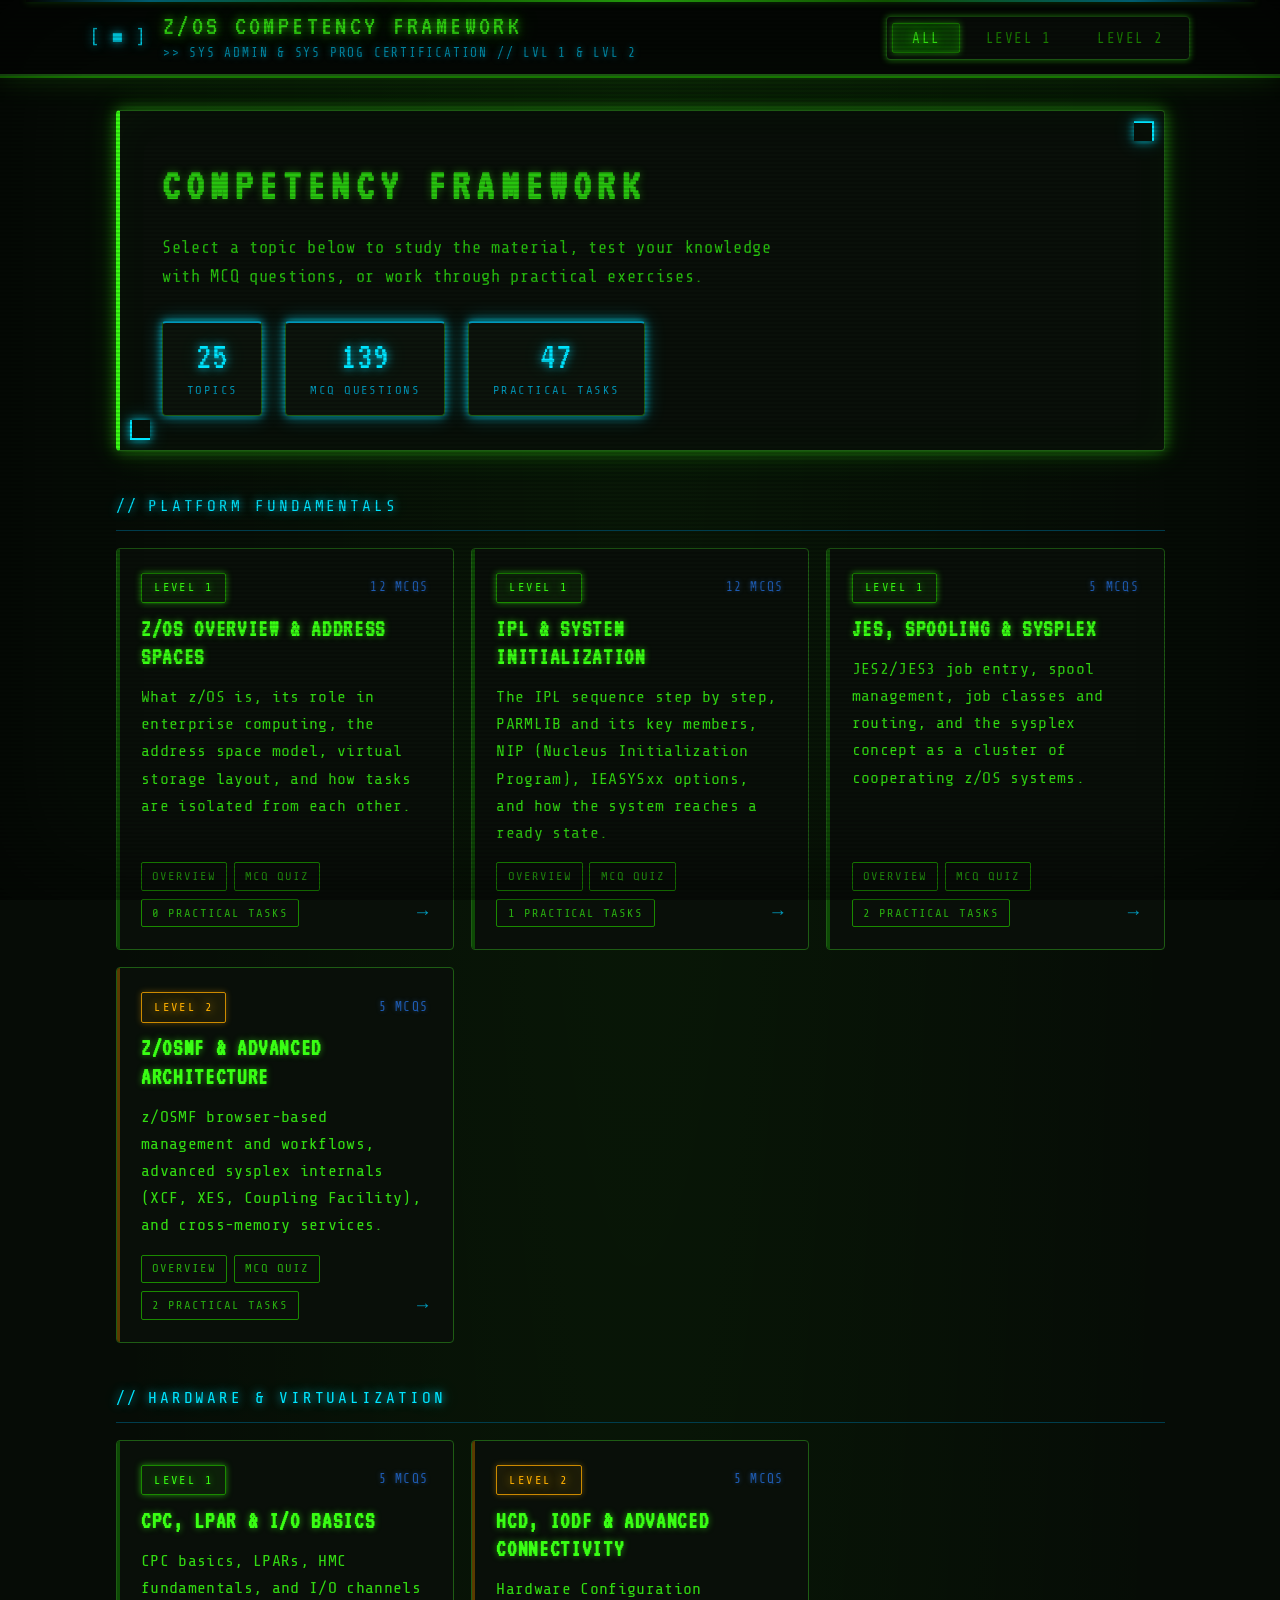
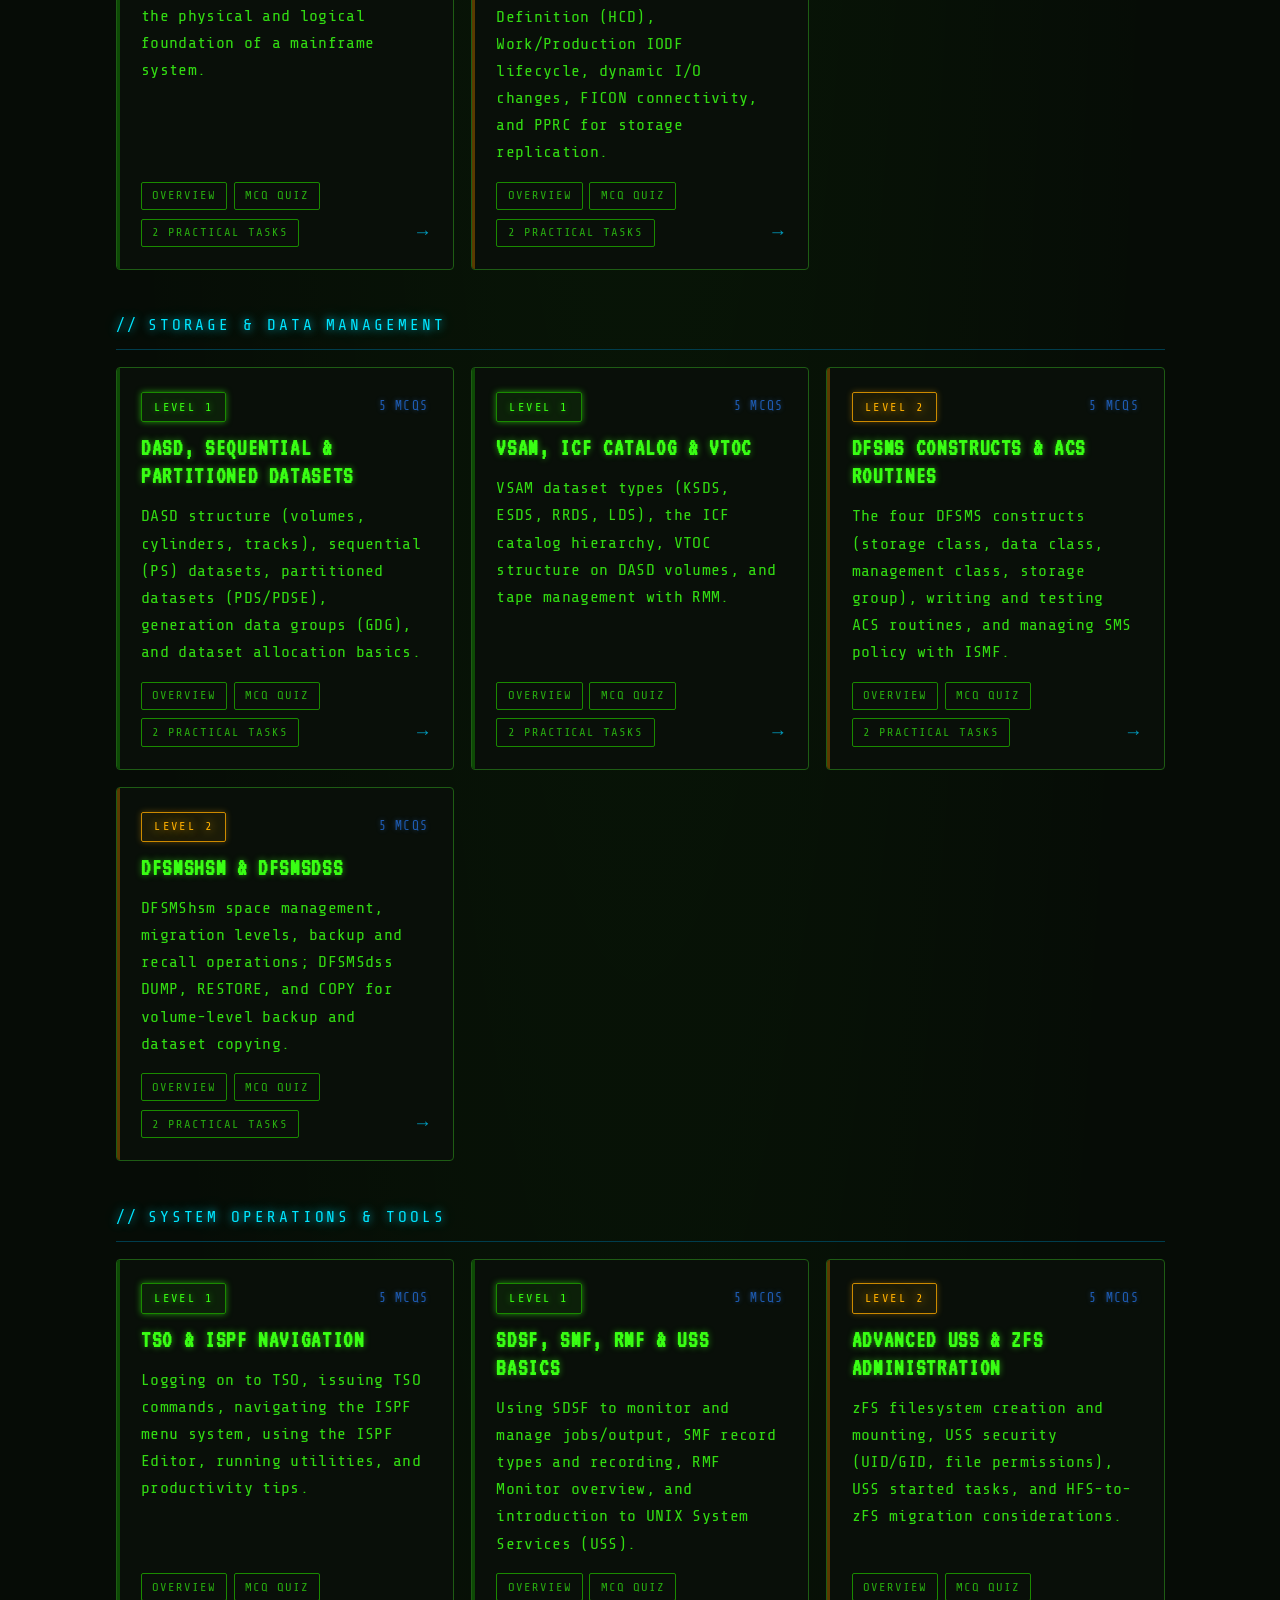
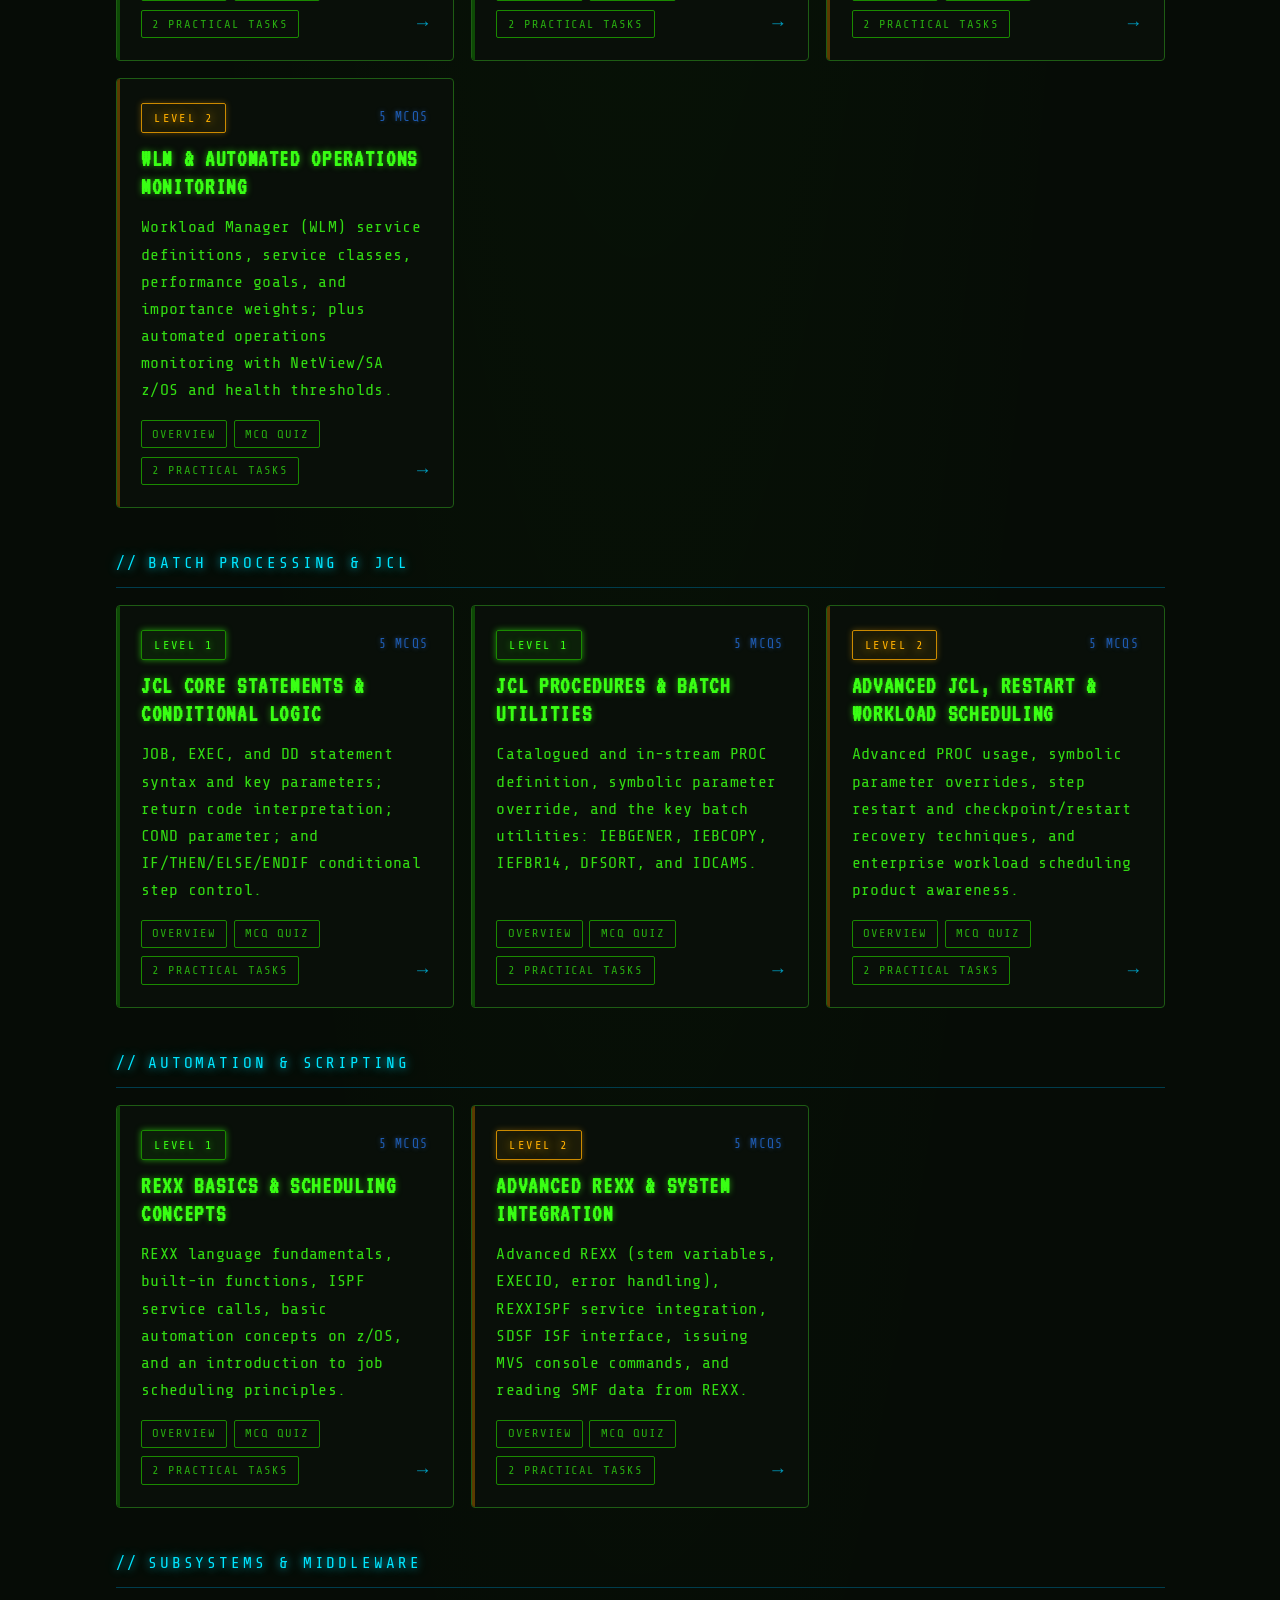
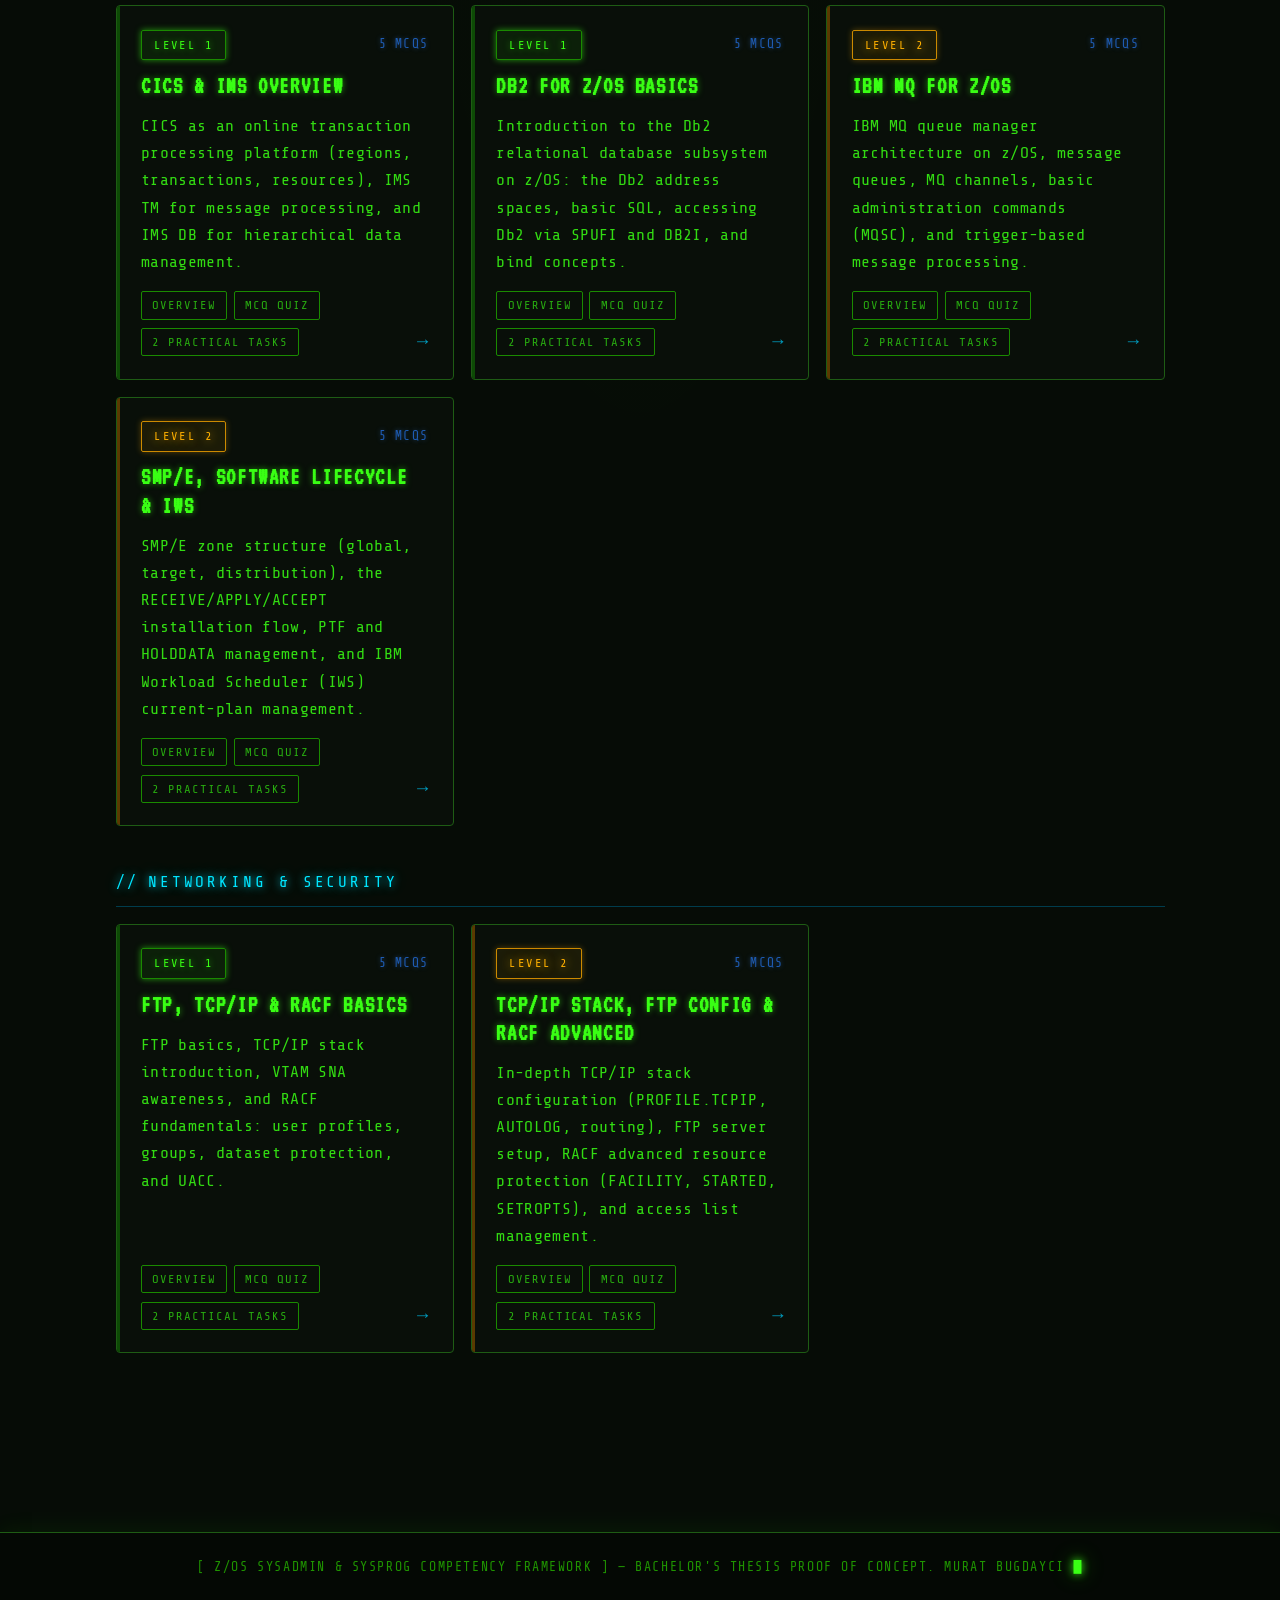
==== index.html @ c835e194 "website updates 2 cards" ====
<!DOCTYPE html>
<html lang="en">
<head>
  <meta charset="UTF-8" />
  <meta name="viewport" content="width=device-width, initial-scale=1.0" />
  <title>z/OS COMPETENCY FRAMEWORK // PIP-BOY 3000</title>
  <meta name="description" content="Competency Framework for z/OS System Administrators and System Programmers — Level 1 and Level 2" />
  <!-- Google Fonts: VT323 for display, Share Tech Mono for body terminal text -->
  <link rel="preconnect" href="https://fonts.googleapis.com" />
  <link rel="preconnect" href="https://fonts.gstatic.com" crossorigin />
  <link href="https://fonts.googleapis.com/css2?family=VT323&family=Share+Tech+Mono&display=swap" rel="stylesheet" />
  <link rel="stylesheet" href="css/style.css" />
  <link rel="icon" href="data:image/svg+xml,<svg xmlns='http://www.w3.org/2000/svg' viewBox='0 0 100 100'><text y='.9em' font-size='90'>💾</text></svg>" />
</head>
<body>
  <!-- CRT scanline + vignette overlay (purely decorative) -->
  <div class="crt-overlay" aria-hidden="true"></div>

  <!-- ══════════════════════════════════════════════════════════
       HEADER — always visible, sticky
  ═══════════════════════════════════════════════════════════ -->
  <header class="site-header">
    <div class="header-inner">

      <!-- Branding -->
      <a href="#" class="header-brand" style="text-decoration:none;color:inherit;">
        <span class="header-icon" aria-hidden="true">[ ■ ]</span>
        <div>
          <p class="header-title">Z/OS COMPETENCY FRAMEWORK</p>
          <p class="header-subtitle">&gt;&gt; SYS ADMIN &amp; SYS PROG CERTIFICATION // LVL 1 &amp; LVL 2</p>
        </div>
      </a>

      <!-- Level filter toggle -->
      <nav class="level-toggle" aria-label="Filter by level">
        <button class="level-btn active" data-level="all"  aria-pressed="true">All</button>
        <button class="level-btn"        data-level="1"    aria-pressed="false">Level 1</button>
        <button class="level-btn"        data-level="2"    aria-pressed="false">Level 2</button>
      </nav>

    </div>
  </header>

  <!-- ══════════════════════════════════════════════════════════
       MAIN — dynamic content injected by app.js
  ═══════════════════════════════════════════════════════════ -->
  <main id="app" role="main" aria-live="polite">
    <!-- Content is rendered by JavaScript -->
    <div class="empty-state">
      <div class="empty-icon">⏳</div>
      <p>Loading…</p>
    </div>
  </main>

  <!-- ══════════════════════════════════════════════════════════
       FOOTER
  ═══════════════════════════════════════════════════════════ -->
  <footer class="site-footer">
    [ Z/OS SYSADMIN &amp; SYSPROG COMPETENCY FRAMEWORK ] &mdash; BACHELOR&apos;S THESIS PROOF OF CONCEPT. Murat Bugdayci
    <span class="footer-blink">█</span>
  </footer>

  <!-- Scripts: data first, then app logic -->
  <script src="js/data.js"></script>
  <script src="js/app.js"></script>

</body>
</html>
---- css/style.css ----
﻿/* ============================================================
   Z/OS COMPETENCY FRAMEWORK  PIP-BOY 3000 THEME  v2
   ============================================================ */

/*  FONTS & RESET  */
*, *::before, *::after { box-sizing: border-box; margin: 0; padding: 0; }

:root {
  /* =====================================================
     COLOUR SYSTEM
     Core: phosphor green  |  Level2: amber
     Accent A: cyan        |  Accent B: electric blue
     Danger: red           |  Info: teal
  ===================================================== */

  /* --- Phosphor green (main) --- */
  --green:          #39ff14;
  --green-mid:      #28c40f;
  --green-dim:      #1a8a00;
  --green-dark:     #0d4a05;
  --green-faint:    rgba(57,255,20,.07);
  --glow-sm:        0 0 6px  rgba(57,255,20,.55);
  --glow-md:        0 0 14px rgba(57,255,20,.45), 0 0 32px rgba(57,255,20,.18);
  --glow-text:      0 0 9px  rgba(57,255,20,.95), 0 0 22px rgba(57,255,20,.45);

  /* --- Amber / yellow (Level 2, solutions, warnings) --- */
  --amber:          #ffb000;
  --amber-dim:      #cc8a00;
  --amber-dark:     #5a3a00;
  --amber-bg:       rgba(255,176,0,.08);
  --glow-amber:     0 0 8px rgba(255,176,0,.85), 0 0 22px rgba(255,176,0,.38);

  /* --- Cyan (navigation, category, breadcrumb) --- */
  --cyan:           #00e5ff;
  --cyan-dim:       #0099bb;
  --cyan-dark:      #003d4d;
  --cyan-bg:        rgba(0,229,255,.06);
  --glow-cyan:      0 0 8px rgba(0,229,255,.8), 0 0 20px rgba(0,229,255,.32);

  /* --- Electric blue (MCQ elements, quiz) --- */
  --blue:           #448aff;
  --blue-dim:       #1e5cb3;
  --blue-dark:      #0d2a60;
  --blue-bg:        rgba(68,138,255,.07);
  --glow-blue:      0 0 8px rgba(68,138,255,.75), 0 0 20px rgba(68,138,255,.3);

  /* --- Teal (practical tasks, hints) --- */
  --teal:           #1de9b6;
  --teal-dim:       #00897b;
  --teal-dark:      #003d35;
  --teal-bg:        rgba(29,233,182,.06);
  --glow-teal:      0 0 8px rgba(29,233,182,.75), 0 0 20px rgba(29,233,182,.28);

  /* --- Red (errors, wrong answers) --- */
  --red:            #ff4040;
  --red-dim:        #993030;
  --red-bg:         rgba(255,64,64,.07);
  --glow-red:       0 0 8px rgba(255,64,64,.75);

  /* --- Backgrounds --- */
  --bg:             #060c06;
  --surface:        #090f09;
  --surface-raised: #0c140c;
  --border:         #1e5c14;

  /* --- Text --- */
  --text:           #39ff14;
  --text-dim:       #28c40f;
  --text-muted:     #1f9400;
  --text-faint:     #0f5c05;

  /* --- Aliases for feedback states --- */
  --success:        var(--green);
  --success-bg:     var(--green-faint);
  --error:          var(--red);
  --error-bg:       var(--red-bg);
  --warning:        var(--amber);
  --warning-bg:     var(--amber-bg);

  /* --- Geometry --- */
  --radius:    4px;
  --radius-sm: 2px;
  --max-width: 1100px;

  /* --- Typography --- */
  --font-display: 'VT323', 'Courier New', monospace;
  --font-mono:    'Share Tech Mono', 'Courier New', monospace;
}

html { font-size: 17px; scroll-behavior: smooth; }

body {
  font-family: var(--font-mono);
  background: var(--bg);
  color: var(--text);
  line-height: 1.7;
  min-height: 100vh;
  background-image: radial-gradient(ellipse at 50% 0%, rgba(57,255,20,.05) 0%, transparent 60%);
}

a { color: inherit; text-decoration: none; }
button { cursor: pointer; font-family: var(--font-mono); }
ul { padding-left: 1.5rem; }
li { margin-bottom: .45rem; }

/*  CRT OVERLAY  */
.crt-overlay {
  pointer-events: none;
  position: fixed;
  inset: 0;
  z-index: 9999;
  background: repeating-linear-gradient(
    0deg,
    transparent,
    transparent 2px,
    rgba(0,0,0,.16) 2px,
    rgba(0,0,0,.16) 4px
  );
  box-shadow: inset 0 0 120px rgba(0,0,0,.6);
  animation: flicker 8s infinite;
}

@keyframes flicker {
  0%,100%  { opacity: 1; }
  92%      { opacity: 1; }
  92.5%    { opacity: .94; }
  93%      { opacity: 1; }
  96%      { opacity: 1; }
  96.4%    { opacity: .96; }
  96.8%    { opacity: 1; }
}

/*  BLINKING CURSOR  */
.footer-blink {
  animation: blink 1.1s step-start infinite;
  color: var(--green);
  text-shadow: var(--glow-text);
}
@keyframes blink {
  0%,100% { opacity: 1; }
  50%     { opacity: 0; }
}

/*  HEADER  */
.site-header {
  background: #040804;
  border-bottom: 2px solid var(--border);
  box-shadow: 0 0 30px rgba(57,255,20,.22), 0 2px 0 var(--green-dim);
  padding: 0 1.5rem;
}

body.in-topic .level-toggle {
  display: none;
}

.site-header::before {
  content: '';
  display: block;
  height: 2px;
  background: linear-gradient(90deg,
    transparent 0%,
    var(--cyan-dim) 10%,
    var(--green-dim) 30%,
    var(--green) 50%,
    var(--green-dim) 70%,
    var(--cyan-dim) 90%,
    transparent 100%);
  box-shadow: var(--glow-sm);
}

.header-inner {
  max-width: var(--max-width);
  margin: 0 auto;
  display: flex;
  align-items: center;
  justify-content: space-between;
  gap: 1rem;
  height: 72px;
}

.header-brand {
  display: flex;
  align-items: center;
  gap: 1rem;
}

.header-icon {
  font-family: var(--font-mono);
  font-size: 1.1rem;
  color: var(--cyan);
  text-shadow: var(--glow-cyan);
  letter-spacing: .05em;
  flex-shrink: 0;
}

.header-title {
  font-family: var(--font-display);
  font-size: 1.65rem;
  letter-spacing: .12em;
  color: var(--green);
  text-shadow: var(--glow-text);
  line-height: 1.1;
}

.header-subtitle {
  font-family: var(--font-mono);
  font-size: .75rem;
  color: var(--cyan-dim);
  letter-spacing: .14em;
  text-transform: uppercase;
  margin-top: .1rem;
  text-shadow: 0 0 6px rgba(0,229,255,.5);
}

/*  LEVEL TOGGLE  */
.level-toggle {
  display: flex;
  gap: .35rem;
  border: 1px solid var(--border);
  box-shadow: var(--glow-sm);
  border-radius: var(--radius);
  padding: .3rem .35rem;
  background: var(--surface);
}

.level-btn {
  background: transparent;
  border: 1px solid transparent;
  color: var(--text-muted);
  padding: .38rem 1.1rem;
  border-radius: var(--radius-sm);
  font-size: .85rem;
  font-family: var(--font-mono);
  letter-spacing: .1em;
  text-transform: uppercase;
  transition: all .15s;
}

.level-btn:hover {
  border-color: var(--border);
  color: var(--green);
  text-shadow: var(--glow-sm);
}

.level-btn.active {
  background: var(--green-dark);
  border-color: var(--green-dim);
  color: var(--green);
  text-shadow: var(--glow-text);
  box-shadow: var(--glow-sm), inset 0 0 8px rgba(57,255,20,.15);
}

/* Level 2 toggle button active — amber */
.level-btn[data-level="2"].active {
  background: var(--amber-dark);
  border-color: var(--amber-dim);
  color: var(--amber);
  text-shadow: 0 0 6px rgba(255,176,0,.7);
  box-shadow: 0 0 6px rgba(255,176,0,.4), inset 0 0 8px rgba(255,176,0,.12);
}

/*  APP SHELL  */
#app {
  max-width: var(--max-width);
  margin: 0 auto;
  padding: 2rem 1.5rem 5rem;
}

/*  HOME HERO  */
.home-hero {
  border: 1px solid var(--border);
  border-left: 4px solid var(--green);
  background: var(--surface);
  border-radius: var(--radius);
  padding: 2.25rem 2.5rem 2rem;
  margin-bottom: 2.5rem;
  box-shadow: var(--glow-md), inset 0 0 40px rgba(57,255,20,.03);
  position: relative;
  overflow: hidden;
}

.home-hero::before,
.home-hero::after {
  content: '';
  position: absolute;
  width: 20px;
  height: 20px;
  border-color: var(--cyan);
  border-style: solid;
  box-shadow: var(--glow-cyan);
}
.home-hero::before { top: 10px; right: 10px; border-width: 2px 2px 0 0; }
.home-hero::after  { bottom: 10px; left: 10px; border-width: 0 0 2px 2px; }

.home-hero h2 {
  font-family: var(--font-display);
  font-size: 2.6rem;
  letter-spacing: .14em;
  color: var(--green-mid);
  text-shadow: 0 0 8px rgba(57,255,20,.35);
  text-transform: uppercase;
  margin-bottom: .55rem;
}

.home-hero p {
  color: var(--text-dim);
  font-size: 1rem;
  max-width: 640px;
  margin-bottom: 1.75rem;
  letter-spacing: .04em;
}

.hero-stats { display: flex; gap: 1.35rem; flex-wrap: wrap; }

.stat {
  border: 1px solid var(--border);
  border-top: 2px solid var(--cyan-dim);
  background: var(--surface-raised);
  border-radius: var(--radius);
  padding: .8rem 1.4rem;
  display: flex;
  flex-direction: column;
  align-items: center;
  min-width: 95px;
  box-shadow: var(--glow-cyan);
}

.stat-number {
  font-family: var(--font-display);
  font-size: 2.3rem;
  color: var(--cyan);
  text-shadow: var(--glow-cyan);
  line-height: 1;
}

.stat-label {
  font-size: .72rem;
  color: var(--cyan-dim);
  text-transform: uppercase;
  letter-spacing: .12em;
  margin-top: .25rem;
}

/*  CATEGORY SECTION  */
.category-section { margin-bottom: 2.5rem; }

.category-heading {
  font-family: var(--font-mono);
  font-size: .95rem;
  font-weight: 400;
  letter-spacing: .18em;
  text-transform: uppercase;
  color: var(--cyan);
  text-shadow: var(--glow-cyan);
  margin-bottom: 1rem;
  padding-bottom: .55rem;
  border-bottom: 1px solid var(--cyan-dark);
  display: flex;
  align-items: center;
  gap: .5rem;
}

.category-heading::before {
  content: '//';
  color: var(--cyan);
  text-shadow: var(--glow-cyan);
  font-family: var(--font-mono);
}

/*  TOPIC GRID  */
.topic-grid {
  display: grid;
  grid-template-columns: repeat(auto-fill, minmax(300px, 1fr));
  gap: 1rem;
}

/*  TOPIC CARD  */
.topic-card {
  background: var(--surface);
  border: 1px solid var(--border);
  border-radius: var(--radius);
  padding: 1.4rem 1.45rem 1.2rem;
  display: flex;
  flex-direction: column;
  gap: .7rem;
  transition: border-color .2s, box-shadow .2s, transform .2s;
  position: relative;
  overflow: hidden;
}

.topic-card::before {
  content: '';
  position: absolute;
  top: 0; left: 0; bottom: 0;
  width: 3px;
  background: var(--green-dark);
  transition: background .2s, box-shadow .2s;
}

.topic-card:hover {
  border-color: var(--green-dim);
  box-shadow: var(--glow-md);
  transform: translateX(3px);
}

.topic-card:hover::before {
  background: var(--green);
  box-shadow: var(--glow-sm);
}

.topic-card-header {
  display: flex;
  align-items: center;
  justify-content: space-between;
}

.topic-mcq-count {
  font-size: .75rem;
  color: var(--blue-dim);
  letter-spacing: .1em;
  text-transform: uppercase;
  text-shadow: 0 0 5px rgba(68,138,255,.4);
}

/*  LEVEL BADGES  */
.level-badge {
  display: inline-block;
  font-family: var(--font-mono);
  font-size: .72rem;
  font-weight: 400;
  letter-spacing: .12em;
  text-transform: uppercase;
  padding: .22rem .7rem;
  border-radius: var(--radius-sm);
  border: 1px solid;
}

.level-badge.level-1 {
  border-color: var(--green-dim);
  background: var(--green-faint);
  color: var(--green);
  text-shadow: var(--glow-sm);
  box-shadow: var(--glow-sm);
}

.level-badge.level-2 {
  border-color: var(--amber-dim);
  background: var(--amber-bg);
  color: var(--amber);
  text-shadow: var(--glow-amber);
  box-shadow: 0 0 6px rgba(255,176,0,.32);
}

.level-badge.level-badge-lg { font-size: .82rem; padding: .3rem .9rem; }

.topic-card-title {
  font-family: var(--font-display);
  font-size: 1.38rem;
  letter-spacing: .07em;
  color: var(--green);
  text-shadow: var(--glow-sm);
  text-transform: uppercase;
  line-height: 1.2;
}

.topic-card-summary {
  font-size: .97rem;
  color: rgba(57,255,20,.85);
  line-height: 1.65;
  flex: 1;
  letter-spacing: .02em;
}

.topic-card-footer {
  display: flex;
  align-items: center;
  flex-wrap: wrap;
  gap: .4rem;
  margin-top: .25rem;
}

.topic-pill {
  font-size: .72rem;
  background: transparent;
  border: 1px solid var(--green-dim);
  color: rgba(57,255,20,.65);
  padding: .16rem .6rem;
  border-radius: var(--radius-sm);
  letter-spacing: .08em;
  text-transform: uppercase;
}

.topic-card-arrow {
  margin-left: auto;
  color: var(--cyan-dim);
  font-size: 1.1rem;
  font-family: var(--font-mono);
  transition: color .2s, text-shadow .2s;
}

.topic-card:hover .topic-card-arrow {
  color: var(--cyan);
  text-shadow: var(--glow-cyan);
}

/* Level 2 card — amber left accent */
.topic-card.level-2-card::before {
  background: var(--amber-dark);
}
.topic-card.level-2-card:hover {
  border-color: var(--amber-dim);
  box-shadow: 0 0 14px rgba(255,176,0,.28), 0 0 30px rgba(255,176,0,.10);
}
.topic-card.level-2-card:hover::before {
  background: var(--amber-dim);
  box-shadow: 0 0 6px rgba(255,176,0,.5);
}
.topic-card.level-2-card:hover .topic-card-arrow {
  color: var(--amber-dim);
  text-shadow: 0 0 5px rgba(255,176,0,.5);
}

/*  TOPIC VIEW  */
.breadcrumb {
  display: flex;
  align-items: center;
  gap: .5rem;
  font-size: .82rem;
  color: var(--text-muted);
  letter-spacing: .08em;
  text-transform: uppercase;
  margin-bottom: 1.5rem;
}

.breadcrumb-home {
  color: var(--cyan-dim);
  text-shadow: 0 0 5px rgba(0,229,255,.4);
  transition: color .15s, text-shadow .15s;
}
.breadcrumb-home:hover { color: var(--cyan); text-shadow: var(--glow-cyan); }
.breadcrumb-sep { color: var(--green-dark); }

.topic-hero {
  background: var(--surface);
  border: 1px solid var(--border);
  border-radius: var(--radius);
  padding: 1.9rem 2.1rem;
  margin-bottom: 1.5rem;
  box-shadow: var(--glow-sm);
  position: relative;
}

.topic-hero::before,
.topic-hero::after {
  content: '';
  position: absolute;
  width: 16px;
  height: 16px;
  border-color: var(--cyan-dim);
  border-style: solid;
}
.topic-hero::before { top: 8px; left: 8px; border-width: 2px 0 0 2px; }
.topic-hero::after  { bottom: 8px; right: 8px; border-width: 0 2px 2px 0; }

/* Level 2 topic hero — amber corner brackets */
.topic-hero.topic-hero-l2 {
  border-color: rgba(255,176,0,.18);
}
.topic-hero.topic-hero-l2::before,
.topic-hero.topic-hero-l2::after {
  border-color: var(--amber-dim);
}
.topic-hero.topic-hero-l2 .topic-hero-title {
  color: var(--amber-dim);
  text-shadow: 0 0 8px rgba(255,176,0,.35);
}

.topic-hero-left {
  display: flex;
  align-items: center;
  gap: .75rem;
  margin-bottom: .9rem;
}

.topic-category-label {
  font-size: .72rem;
  text-transform: uppercase;
  letter-spacing: .14em;
  color: var(--cyan-dim);
  text-shadow: 0 0 5px rgba(0,229,255,.4);
}

.topic-hero-title {
  font-family: var(--font-display);
  font-size: 2.4rem;
  letter-spacing: .1em;
  color: var(--green-mid);
  text-shadow: 0 0 8px rgba(57,255,20,.42);
  text-transform: uppercase;
  line-height: 1.15;
  margin-bottom: .55rem;
}

.topic-hero-summary {
  font-size: 1rem;
  color: var(--text-dim);
  max-width: 680px;
  letter-spacing: .03em;
}

/*  TAB BAR  */
.tab-bar {
  display: flex;
  gap: 2px;
  background: var(--surface);
  border: 1px solid var(--border);
  border-radius: var(--radius);
  padding: .3rem;
  margin-bottom: 1.5rem;
  box-shadow: var(--glow-sm);
  overflow-x: auto;
  scrollbar-width: thin;
  scrollbar-color: var(--green-dark) var(--surface);
}

.tab-bar::-webkit-scrollbar { height: 3px; }
.tab-bar::-webkit-scrollbar-track { background: var(--surface); }
.tab-bar::-webkit-scrollbar-thumb { background: var(--green-dark); }

.tab-btn {
  background: transparent;
  border: 1px solid transparent;
  color: var(--text-muted);
  padding: .6rem 1.3rem;
  border-radius: var(--radius-sm);
  font-size: .88rem;
  font-family: var(--font-mono);
  letter-spacing: .1em;
  text-transform: uppercase;
  white-space: nowrap;
  transition: all .15s;
}

.tab-btn:hover {
  border-color: var(--border);
  color: var(--green);
  background: var(--green-faint);
}

.tab-btn.active {
  background: var(--green-dark);
  border-color: var(--green-dim);
  color: var(--green);
  text-shadow: var(--glow-text);
  box-shadow: var(--glow-sm), inset 0 0 10px rgba(57,255,20,.12);
}

/* MCQ tab specifically gets blue tint when active */
.tab-btn[data-tab="mcq"].active {
  background: var(--blue-dark);
  border-color: var(--blue-dim);
  color: var(--blue);
  text-shadow: var(--glow-blue);
  box-shadow: var(--glow-blue), inset 0 0 10px rgba(68,138,255,.12);
}

/* Practical tab gets teal tint when active */
.tab-btn[data-tab="practical"].active {
  background: var(--teal-dark);
  border-color: var(--teal-dim);
  color: var(--teal);
  text-shadow: var(--glow-teal);
  box-shadow: var(--glow-teal), inset 0 0 10px rgba(29,233,182,.12);
}

/*  OVERVIEW / PROSE  */
.overview-content.prose {
  background: var(--surface);
  border: 1px solid var(--border);
  border-radius: var(--radius);
  padding: 2.1rem 2.4rem;
  box-shadow: var(--glow-sm);
  line-height: 1.85;
}

.prose h2 {
  font-family: var(--font-display);
  font-size: 1.32rem;
  letter-spacing: .1em;
  color: var(--green-dim);
  text-shadow: none;
  text-transform: uppercase;
  margin: 1.9rem 0 .7rem;
  padding-bottom: .38rem;
  border-bottom: 1px solid var(--border);
  display: flex;
  align-items: center;
  gap: .5rem;
}

.prose h2::before {
  content: '>';
  color: var(--cyan);
  font-family: var(--font-mono);
  font-size: 1.1rem;
  text-shadow: var(--glow-cyan);
}

.prose h2:first-child { margin-top: 0; }
.prose p { margin-bottom: 1rem; color: var(--text-dim); font-size: 1rem; }
.prose ul { margin-bottom: 1.1rem; }

.prose li {
  color: var(--text-dim);
  font-size: 1rem;
  list-style: none;
  padding-left: .2rem;
}
.prose li::marker { content: ''; }
.prose ul > li::before {
  content: '[ + ] ';
  color: var(--teal-dim);
  font-family: var(--font-mono);
  font-size: .88em;
  text-shadow: var(--glow-teal);
}

.prose strong { color: var(--amber); font-weight: 400; text-shadow: var(--glow-amber); }

.prose code {
  font-family: var(--font-mono);
  background: var(--surface-raised);
  border: 1px solid var(--border);
  color: var(--cyan);
  border-radius: var(--radius-sm);
  padding: .12em .5em;
  font-size: .92em;
  text-shadow: var(--glow-cyan);
}

.overview-nav-btns {
  display: flex;
  gap: .9rem;
  margin-top: 1.85rem;
  flex-wrap: wrap;
}

/*  BUTTONS  */
.btn {
  display: inline-flex;
  align-items: center;
  gap: .45rem;
  padding: .65rem 1.5rem;
  border-radius: var(--radius-sm);
  font-size: .88rem;
  font-family: var(--font-mono);
  font-weight: 400;
  letter-spacing: .1em;
  text-transform: uppercase;
  border: 1px solid;
  transition: all .18s;
}

.btn-primary {
  background: var(--green-dark);
  color: var(--green);
  border-color: var(--green-dim);
  text-shadow: var(--glow-sm);
  box-shadow: var(--glow-sm);
}
.btn-primary:hover {
  background: #1a6010;
  border-color: var(--green);
  box-shadow: var(--glow-md);
  text-shadow: var(--glow-text);
}

.btn-secondary {
  background: transparent;
  color: var(--cyan-dim);
  border-color: var(--cyan-dark);
  text-shadow: 0 0 5px rgba(0,229,255,.4);
}
.btn-secondary:hover {
  border-color: var(--cyan-dim);
  color: var(--cyan);
  background: var(--cyan-bg);
  text-shadow: var(--glow-cyan);
  box-shadow: var(--glow-cyan);
}

.btn-outline {
  background: transparent;
  color: var(--amber);
  border-color: var(--amber-dim);
  text-shadow: var(--glow-amber);
}
.btn-outline:hover {
  background: var(--amber-dark);
  border-color: var(--amber);
  box-shadow: var(--glow-amber);
}

/*  MCQ  */
.mcq-wrapper { display: flex; flex-direction: column; gap: 1.1rem; }

/* Score banner */
.score-banner {
  border-radius: var(--radius);
  padding: 1.5rem 1.9rem;
  display: flex;
  align-items: center;
  gap: 1.5rem;
  flex-wrap: wrap;
  border: 1px solid;
}

.score-banner .score-number {
  font-family: var(--font-display);
  font-size: 2.8rem;
  line-height: 1;
}

.score-banner .score-pct {
  font-family: var(--font-display);
  font-size: 1.6rem;
}

.score-banner .score-label { flex: 1; font-size: .95rem; letter-spacing: .05em; }

.score-great {
  background: var(--green-faint);
  border-color: var(--green-dim);
  color: var(--green);
  text-shadow: var(--glow-sm);
  box-shadow: var(--glow-md);
}

.score-ok {
  background: var(--amber-bg);
  border-color: var(--amber-dim);
  color: var(--amber);
  text-shadow: var(--glow-amber);
  box-shadow: 0 0 14px rgba(255,176,0,.28);
}

.score-poor {
  background: var(--red-bg);
  border-color: var(--red-dim);
  color: var(--red);
  text-shadow: var(--glow-red);
}

/* MCQ card */
.mcq-card {
  background: var(--surface);
  border: 1px solid var(--border);
  border-radius: var(--radius);
  padding: 1.45rem 1.5rem;
  transition: border-color .2s, box-shadow .2s;
}

.mcq-card.mcq-correct { border-color: var(--green-dim); box-shadow: var(--glow-sm); }
.mcq-card.mcq-wrong   { border-color: var(--red-dim); box-shadow: var(--glow-red); }

.mcq-q-header {
  display: flex;
  justify-content: space-between;
  align-items: center;
  margin-bottom: .85rem;
}

.mcq-number {
  font-family: var(--font-mono);
  font-size: .78rem;
  letter-spacing: .14em;
  text-transform: uppercase;
  color: var(--blue);
  text-shadow: var(--glow-blue);
  background: var(--blue-dark);
  border: 1px solid var(--blue-dim);
  padding: .2rem .7rem;
  border-radius: var(--radius-sm);
  box-shadow: var(--glow-blue);
}

.mcq-result-icon { font-size: 1.1rem; font-family: var(--font-mono); }
.mcq-card.mcq-correct .mcq-result-icon { color: var(--green); text-shadow: var(--glow-text); }
.mcq-card.mcq-wrong   .mcq-result-icon { color: var(--red); text-shadow: var(--glow-red); }

.mcq-question {
  font-size: 1rem;
  color: var(--text);
  text-shadow: var(--glow-sm);
  margin-bottom: 1.1rem;
  line-height: 1.6;
  letter-spacing: .03em;
}

.mcq-options { display: flex; flex-direction: column; gap: .5rem; }

/* Option row */
.mcq-option {
  display: flex;
  align-items: center;
  gap: .85rem;
  padding: .72rem 1.1rem;
  border: 1px solid var(--border);
  border-radius: var(--radius-sm);
  cursor: pointer;
  transition: all .15s;
  font-size: .95rem;
  user-select: none;
  font-family: var(--font-mono);
  letter-spacing: .03em;
}

.mcq-option:not(.mcq-disabled):hover {
  border-color: var(--blue-dim);
  background: var(--blue-bg);
  color: var(--blue);
  text-shadow: 0 0 5px rgba(68,138,255,.5);
}

.mcq-option.option-selected {
  border-color: var(--blue);
  background: var(--blue-bg);
  color: var(--blue);
  text-shadow: 0 0 8px rgba(68,138,255,.7);
  box-shadow: inset 3px 0 0 var(--blue), 0 0 10px rgba(68,138,255,.25);
}

.mcq-option.option-correct {
  border-color: var(--green);
  background: rgba(57,255,20,.08);
  color: var(--green);
  text-shadow: var(--glow-sm);
  box-shadow: var(--glow-sm);
}

.mcq-option.option-wrong {
  border-color: var(--red-dim);
  background: var(--red-bg);
  color: var(--red);
}

.mcq-option.mcq-disabled { cursor: default; }
.mcq-option input[type="radio"] { display: none; }

.option-letter {
  display: inline-flex;
  align-items: center;
  justify-content: center;
  width: 28px;
  height: 28px;
  border: 1px solid var(--border);
  border-radius: var(--radius-sm);
  font-size: .85rem;
  font-family: var(--font-mono);
  flex-shrink: 0;
  color: var(--text-muted);
  background: var(--surface-raised);
  transition: all .15s;
}

.option-selected .option-letter {
  background: var(--blue-dark);
  border-color: var(--blue-dim);
  color: var(--blue);
  text-shadow: var(--glow-blue);
}

.option-correct .option-letter {
  background: var(--green-dark);
  border-color: var(--green);
  color: var(--green);
  text-shadow: var(--glow-text);
}

.option-wrong .option-letter {
  background: var(--red-bg);
  border-color: var(--red-dim);
  color: var(--red);
}

.option-text { line-height: 1.45; color: inherit; }

/* Explanation */
.mcq-explanation {
  margin-top: 1.1rem;
  padding: .8rem 1.1rem;
  background: var(--surface-raised);
  border-left: 2px solid var(--blue-dim);
  border-radius: 0 var(--radius-sm) var(--radius-sm) 0;
  font-size: .92rem;
  color: var(--text-muted);
  letter-spacing: .03em;
}

.mcq-explanation strong { color: var(--blue); font-weight: 400; text-shadow: 0 0 5px rgba(68,138,255,.5); }

/* Submit bar */
.mcq-submit-bar {
  display: flex;
  align-items: center;
  justify-content: space-between;
  gap: 1rem;
  padding: 1.1rem 1.5rem;
  background: var(--surface);
  border: 1px solid var(--blue-dark);
  border-radius: var(--radius);
  box-shadow: var(--glow-blue);
  flex-wrap: wrap;
}

.mcq-progress {
  font-size: .88rem;
  color: var(--blue);
  letter-spacing: .08em;
  text-transform: uppercase;
  text-shadow: 0 0 5px rgba(68,138,255,.5);
}

/*  PRACTICAL  */
.practical-intro {
  background: var(--surface);
  border: 1px solid var(--teal-dark);
  border-left: 3px solid var(--teal-dim);
  border-radius: var(--radius);
  padding: 1rem 1.35rem;
  font-size: .95rem;
  color: var(--teal-dim);
  margin-bottom: 1.3rem;
  letter-spacing: .03em;
  box-shadow: var(--glow-teal);
  text-shadow: 0 0 5px rgba(29,233,182,.4);
}

.practical-list { display: flex; flex-direction: column; gap: 1.1rem; }

.practical-card {
  background: var(--surface);
  border: 1px solid var(--border);
  border-radius: var(--radius);
  overflow: hidden;
  transition: box-shadow .2s, border-color .2s;
}

.practical-card:hover {
  border-color: var(--teal-dim);
  box-shadow: var(--glow-teal);
}

.practical-card-header {
  display: flex;
  align-items: center;
  gap: .9rem;
  padding: 1.05rem 1.5rem .9rem;
  border-bottom: 1px solid var(--border);
  background: var(--surface-raised);
}

.practical-number {
  font-family: var(--font-mono);
  font-size: .72rem;
  text-transform: uppercase;
  letter-spacing: .12em;
  color: var(--teal);
  background: var(--teal-dark);
  border: 1px solid var(--teal-dim);
  padding: .22rem .72rem;
  border-radius: var(--radius-sm);
  text-shadow: var(--glow-teal);
  box-shadow: var(--glow-teal);
  flex-shrink: 0;
}

.practical-title {
  font-family: var(--font-display);
  font-size: 1.28rem;
  letter-spacing: .08em;
  color: var(--teal);
  text-shadow: var(--glow-teal);
  text-transform: uppercase;
}

.practical-description {
  padding: 1.1rem 1.5rem;
  font-size: .97rem;
  color: var(--text-dim);
  line-height: 1.75;
  border-bottom: 1px solid var(--border);
  letter-spacing: .03em;
}

.practical-section { border-bottom: 1px solid var(--border); }
.practical-section:last-child { border-bottom: none; }

/* Collapsible */
.collapsible-btn {
  width: 100%;
  display: flex;
  align-items: center;
  justify-content: space-between;
  padding: .82rem 1.5rem;
  background: transparent;
  border: none;
  font-size: .88rem;
  font-family: var(--font-mono);
  color: var(--text-muted);
  letter-spacing: .1em;
  text-transform: uppercase;
  text-align: left;
  transition: all .15s;
}

.collapsible-btn:hover {
  background: var(--teal-bg);
  color: var(--teal);
  text-shadow: var(--glow-teal);
}

.collapsible-btn.open {
  color: var(--teal);
  background: var(--teal-bg);
  text-shadow: var(--glow-teal);
}

/* Hint button  cyan */
.practical-section:not(.collapsible-solution-section) .collapsible-btn:not(.open) {
  color: var(--cyan-dim);
}

/* Solution button  amber */
.collapsible-solution:not(.open) {
  color: var(--amber) !important;
  text-shadow: var(--glow-amber) !important;
}
.collapsible-solution:not(.open):hover {
  color: var(--amber) !important;
  background: var(--amber-bg) !important;
  text-shadow: var(--glow-amber) !important;
}
.collapsible-solution.open {
  color: var(--amber) !important;
  background: var(--amber-bg) !important;
  text-shadow: var(--glow-amber) !important;
}

.caret { font-size: .72rem; transition: transform .2s; font-family: var(--font-mono); }

.collapsible-body {
  padding: 1.1rem 1.5rem 1.35rem;
  background: var(--surface-raised);
  border-top: 1px solid var(--border);
  font-size: .97rem;
  line-height: 1.75;
  letter-spacing: .03em;
}

.hints-list { color: var(--cyan-dim); text-shadow: 0 0 5px rgba(0,229,255,.35); }
.hints-list li { list-style: none; }
.hints-list li::before { content: '>> '; color: var(--cyan); font-family: var(--font-mono); text-shadow: var(--glow-cyan); }

.solution-box {
  background: var(--surface);
  border: 1px solid var(--amber-dark);
  border-left: 3px solid var(--amber-dim);
  border-radius: var(--radius-sm);
  padding: 1rem 1.2rem;
  color: var(--text-dim);
  font-size: .97rem;
  box-shadow: 0 0 8px rgba(255,176,0,.18);
}

/*  EMPTY STATE  */
.empty-state {
  text-align: center;
  padding: 4rem 2rem;
  color: var(--text-muted);
  font-family: var(--font-display);
  font-size: 1.25rem;
  letter-spacing: .1em;
  text-transform: uppercase;
}

.empty-icon { font-size: 2.8rem; margin-bottom: 1rem; display: block; }

/*  FOOTER  */
.site-footer {
  text-align: center;
  padding: 1.35rem 1.5rem;
  font-family: var(--font-mono);
  font-size: .78rem;
  color: var(--text-muted);
  letter-spacing: .12em;
  text-transform: uppercase;
  border-top: 1px solid var(--border);
  margin-top: 3rem;
  background: #040804;
  box-shadow: 0 -4px 20px rgba(57,255,20,.06);
}

/*  SCROLLBAR  */
::-webkit-scrollbar { width: 6px; height: 6px; }
::-webkit-scrollbar-track { background: var(--bg); }
::-webkit-scrollbar-thumb { background: var(--green-dark); border-radius: 2px; }
::-webkit-scrollbar-thumb:hover { background: var(--green-dim); }

/*  SELECTION  */
::selection { background: var(--green-dark); color: var(--green); }

/*  RESPONSIVE  */
@media (max-width: 700px) {
  .header-inner { height: auto; padding: .8rem 0; flex-wrap: wrap; gap: .75rem; }
  .header-title { font-size: 1.3rem; }
  .home-hero { padding: 1.5rem 1.25rem; }
  .home-hero h2 { font-size: 2rem; }
  .overview-content.prose { padding: 1.35rem 1.2rem; }
  .topic-hero { padding: 1.35rem; }
  .topic-hero-title { font-size: 1.8rem; }
  .tab-btn { padding: .5rem .95rem; font-size: .8rem; }
  .topic-grid { grid-template-columns: 1fr; }
  .mcq-submit-bar { flex-direction: column; align-items: flex-start; }
  .score-banner { flex-direction: column; align-items: flex-start; gap: .6rem; }
}
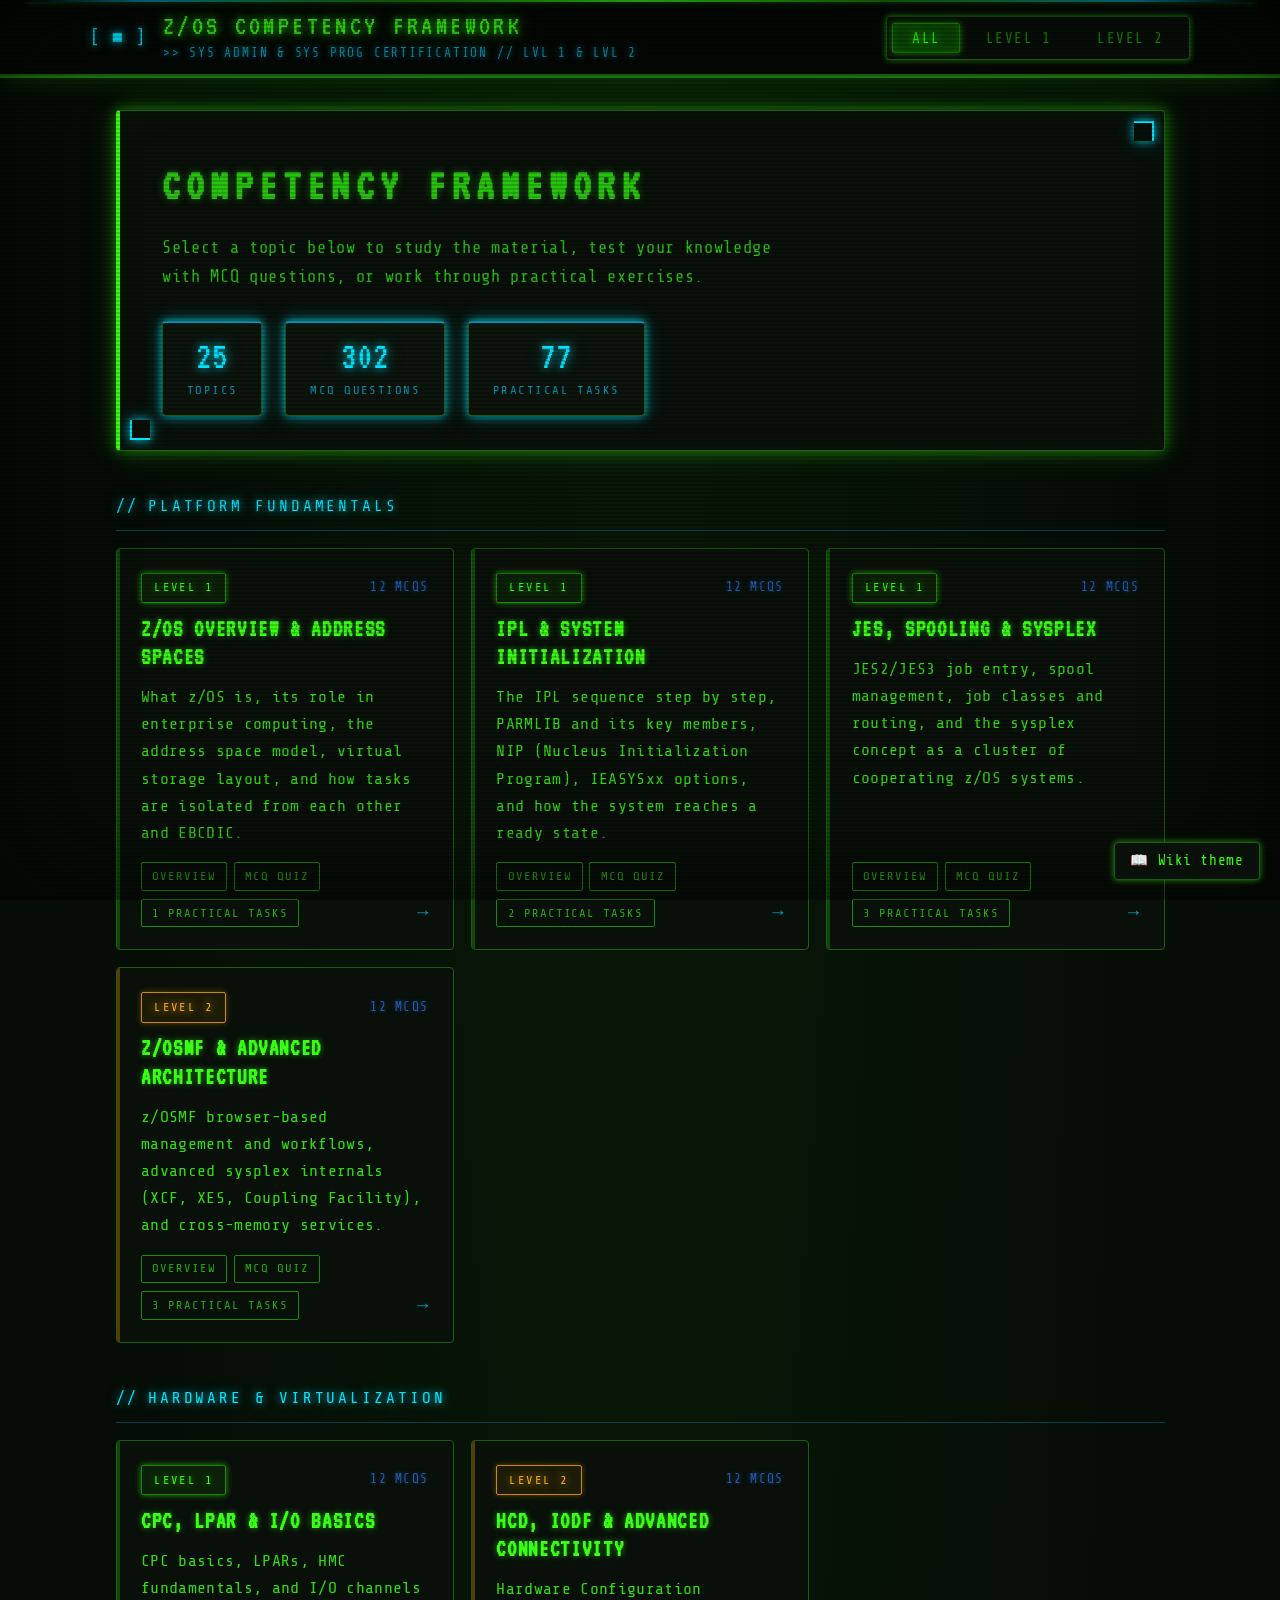
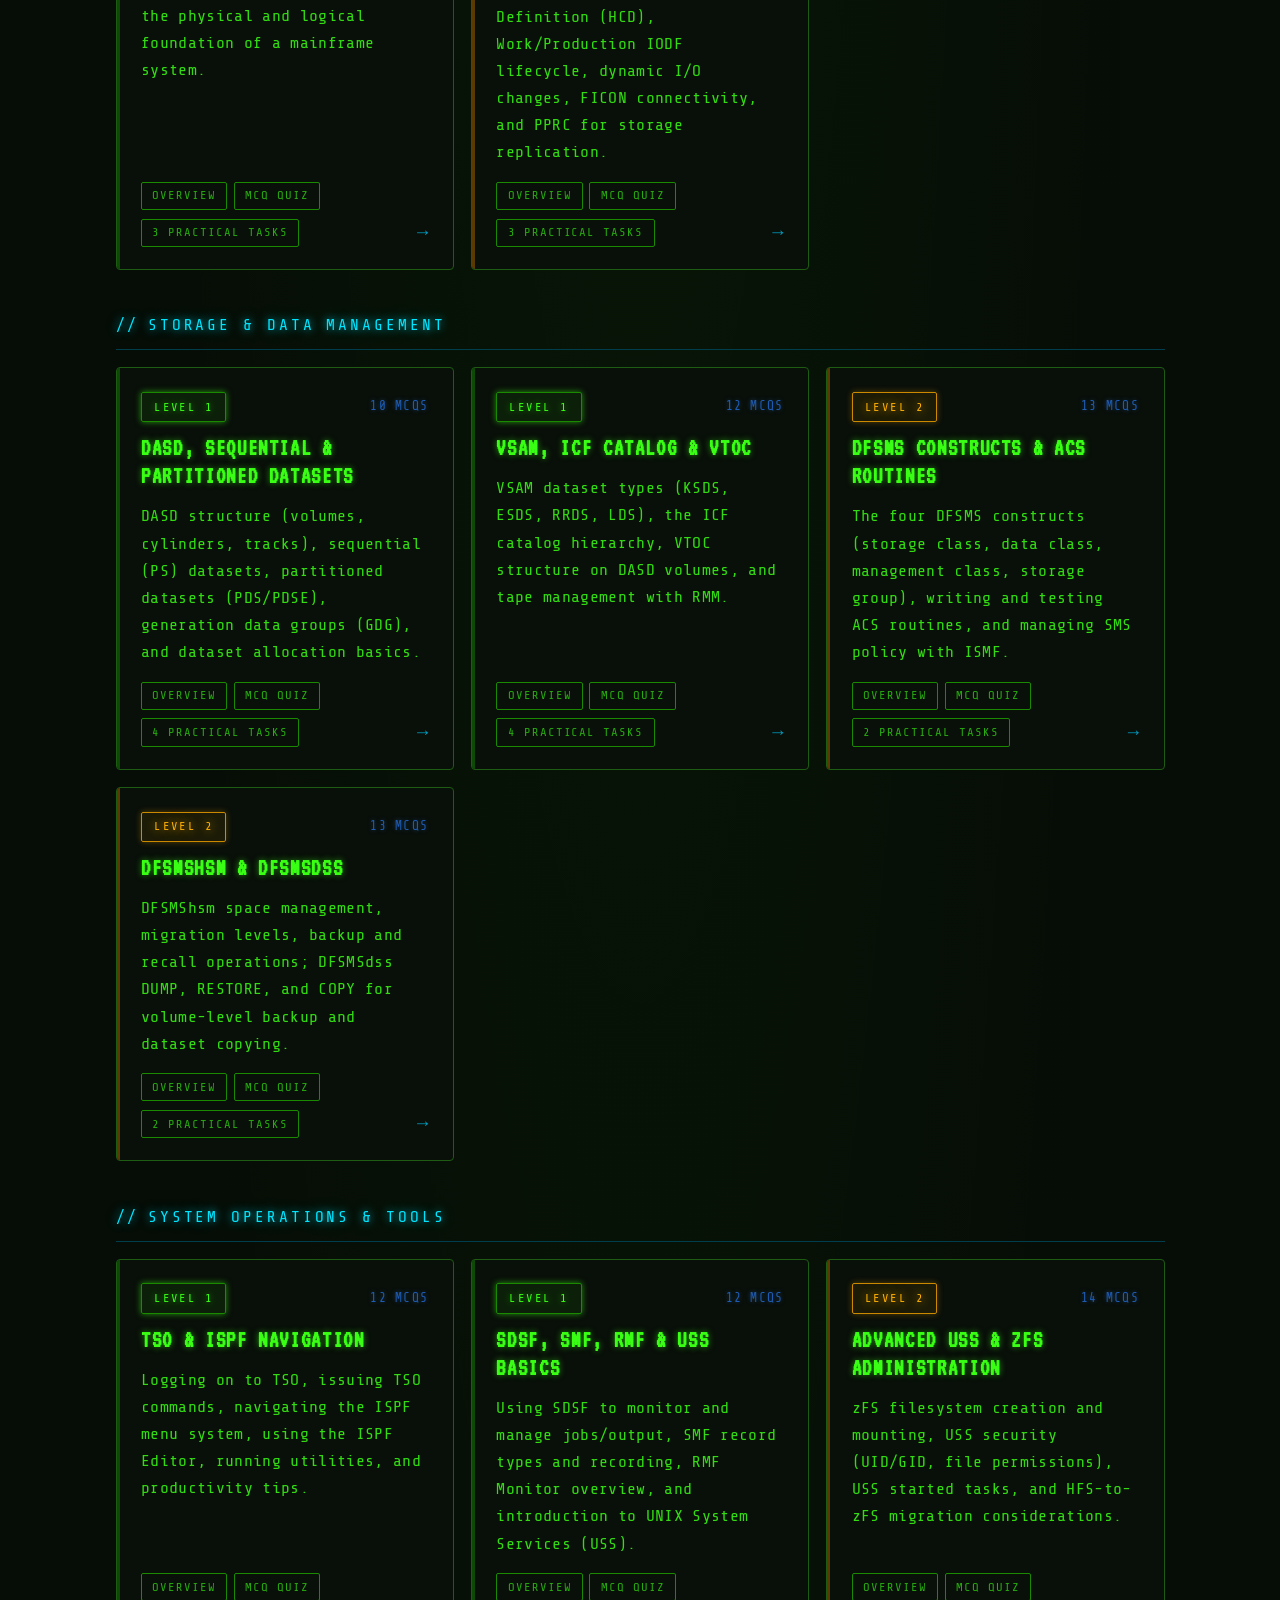
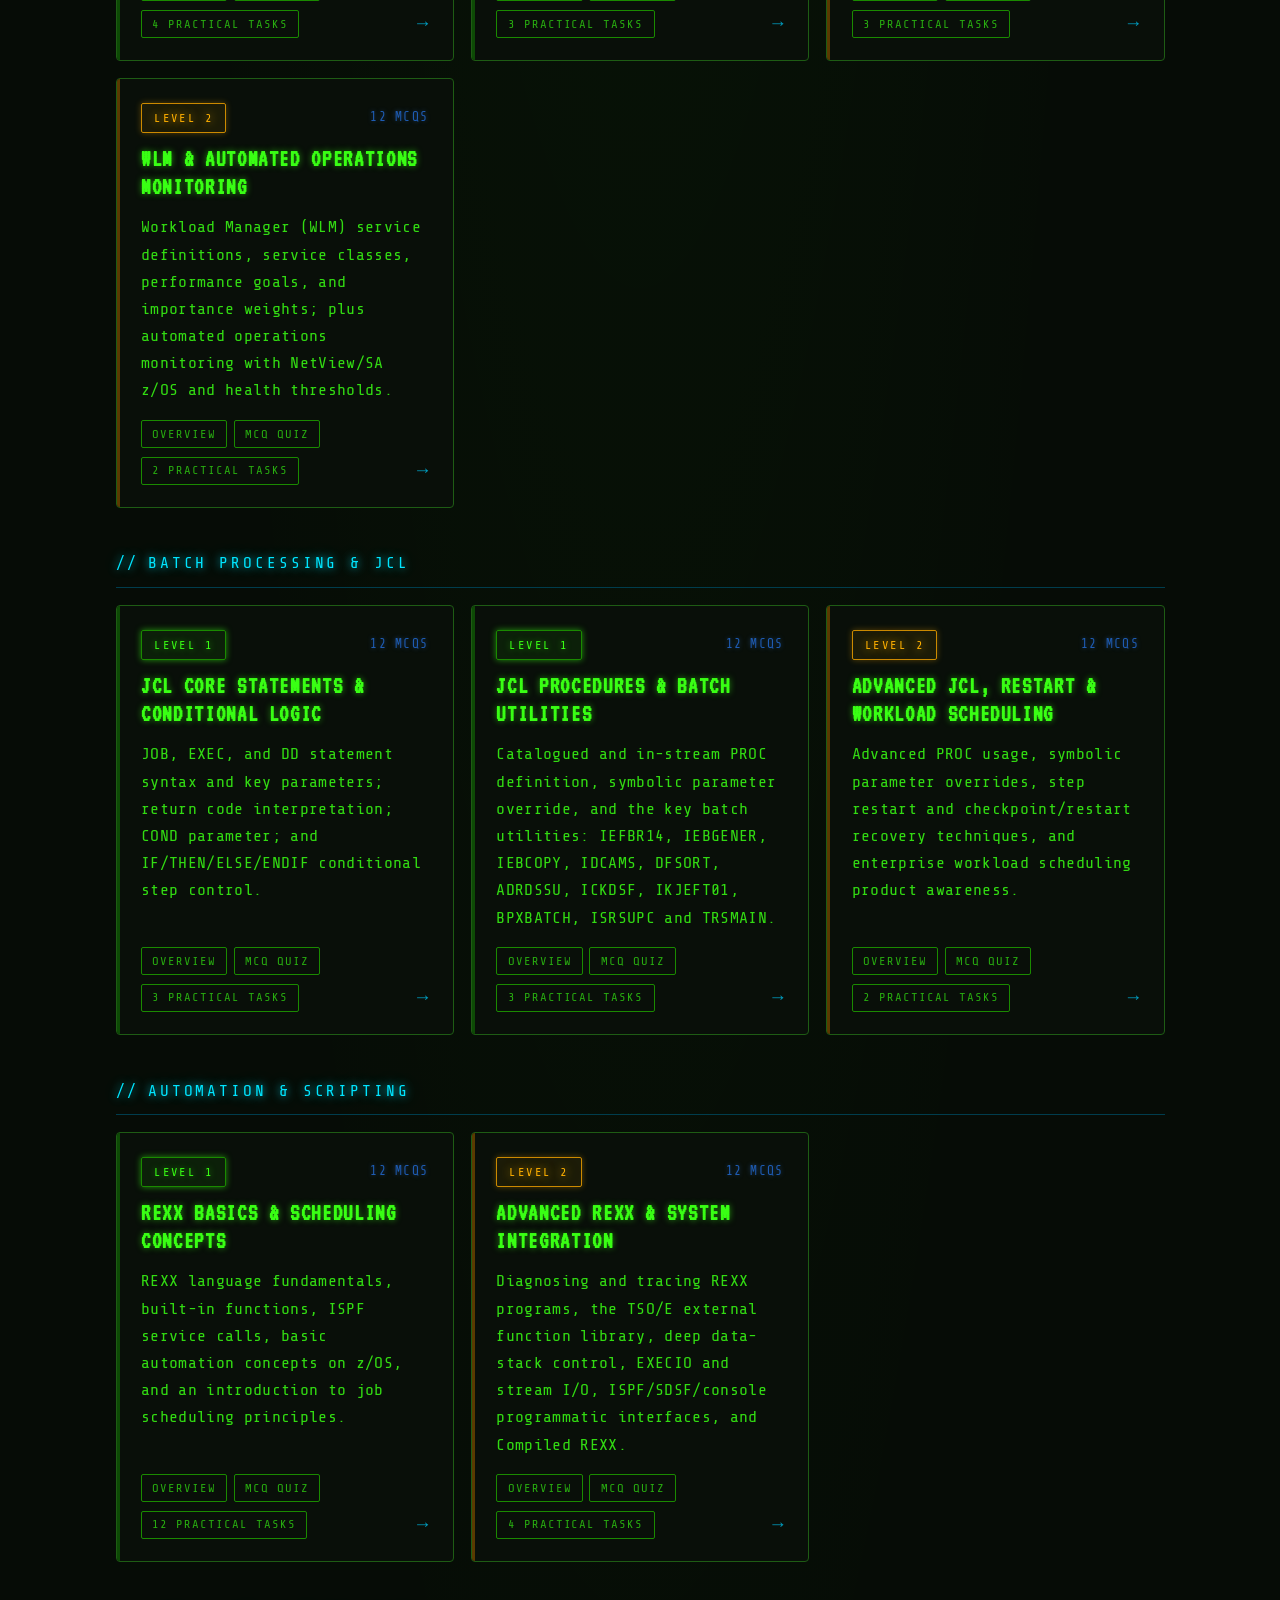
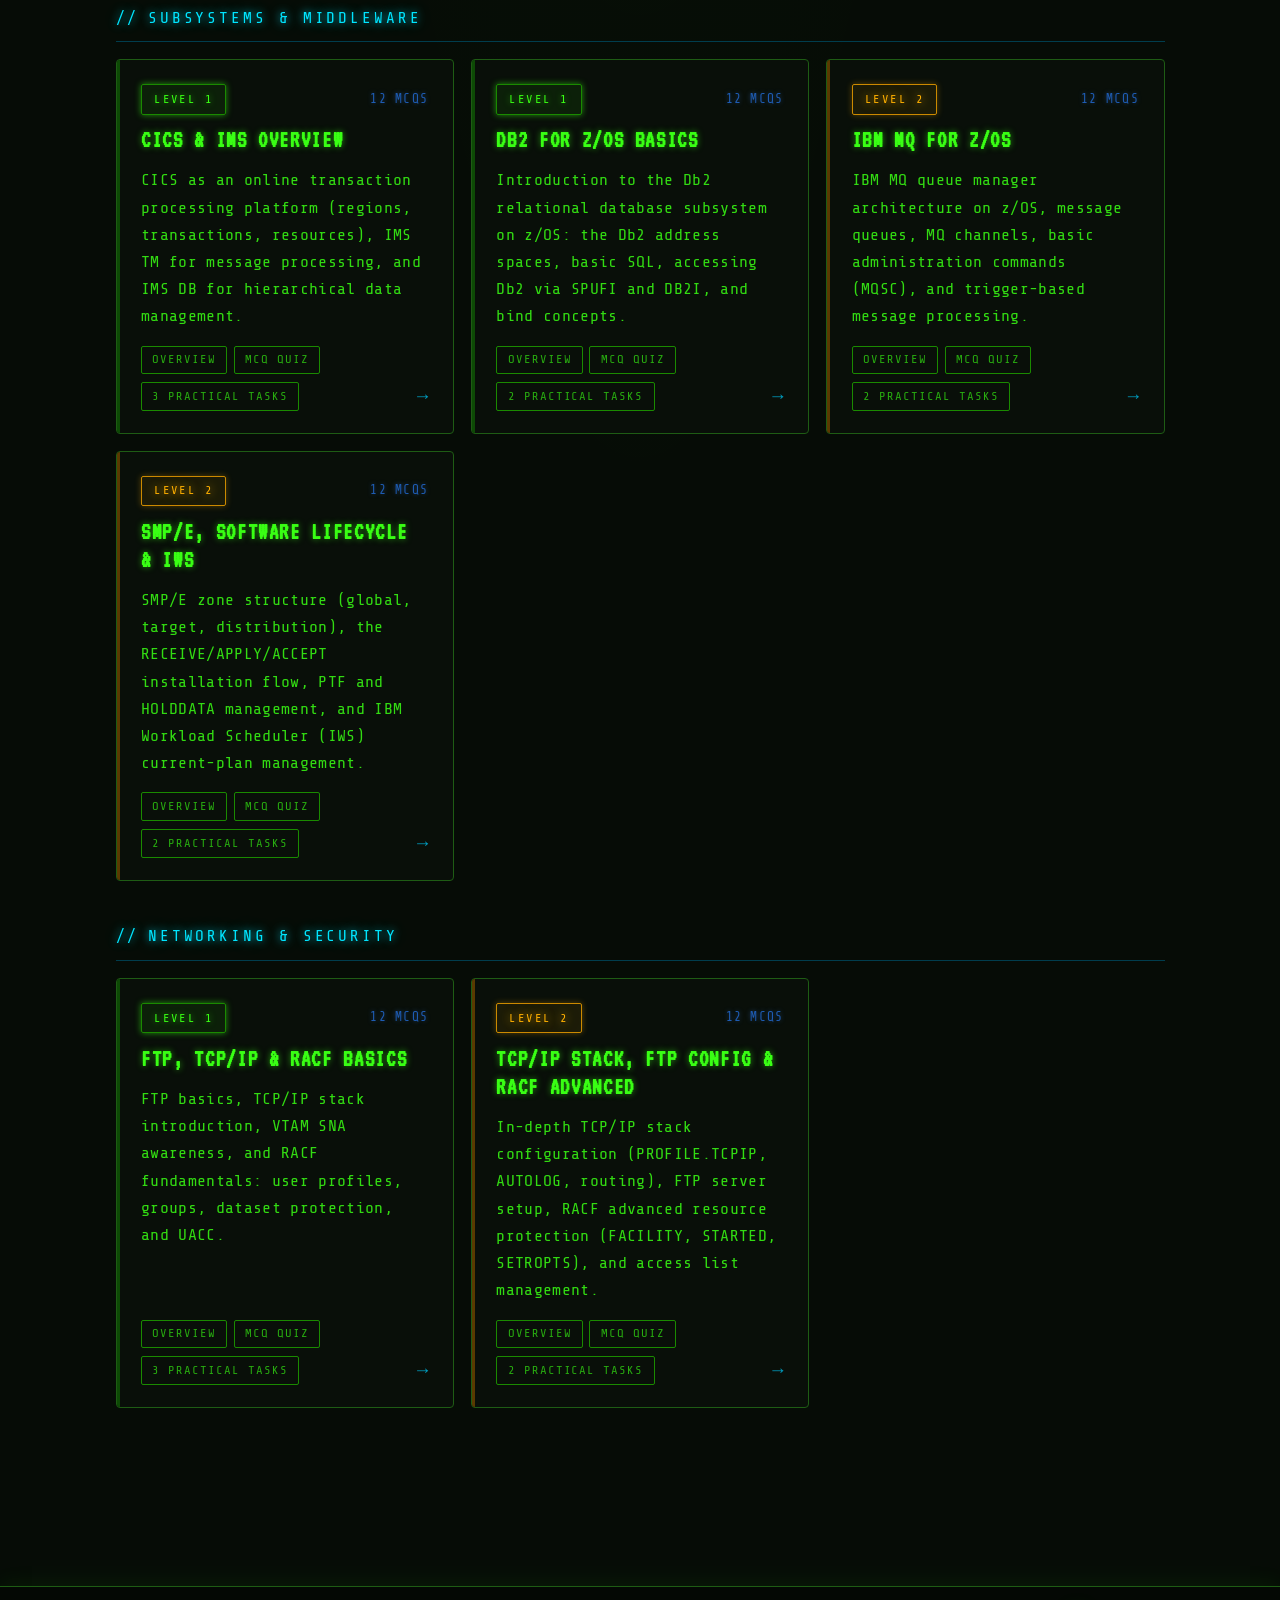
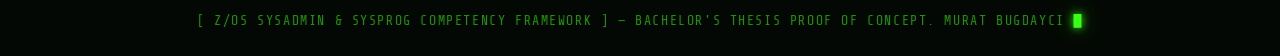
==== commit b39c7a1d: "change to wiki color added" ====
--- a/index.html
+++ b/index.html
@@ -15,6 +15,11 @@
 <body>
   <!-- CRT scanline + vignette overlay (purely decorative) -->
   <div class="crt-overlay" aria-hidden="true"></div>
+
+  <!-- Theme toggle (fixed in bottom-right corner) -->
+  <button id="theme-toggle" class="theme-toggle" type="button" aria-label="Toggle colour theme" title="Toggle theme">
+    <span class="theme-toggle-label">📖 Wiki theme</span>
+  </button>
 
   <!-- ══════════════════════════════════════════════════════════
        HEADER — always visible, sticky
@@ -60,9 +65,37 @@
     <span class="footer-blink">█</span>
   </footer>
 
-  <!-- Scripts: data first, then app logic -->
+  <!-- Scripts: data first, then app logic, then theme toggle -->
   <script src="js/data.js"></script>
   <script src="js/app.js"></script>
+  <script>
+    (function () {
+      var STORAGE_KEY = 'zos-fw-theme';
+      var btn = document.getElementById('theme-toggle');
+      var label = btn.querySelector('.theme-toggle-label');
+
+      function applyTheme(theme) {
+        if (theme === 'wiki') {
+          document.body.classList.add('wiki-theme');
+          label.textContent = '🟢 Pip-Boy theme';
+        } else {
+          document.body.classList.remove('wiki-theme');
+          label.textContent = '📖 Wiki theme';
+        }
+      }
+
+      // Load saved preference (default = pip-boy / matrix)
+      var saved = null;
+      try { saved = localStorage.getItem(STORAGE_KEY); } catch (e) {}
+      applyTheme(saved === 'wiki' ? 'wiki' : 'pipboy');
+
+      btn.addEventListener('click', function () {
+        var nowWiki = !document.body.classList.contains('wiki-theme');
+        applyTheme(nowWiki ? 'wiki' : 'pipboy');
+        try { localStorage.setItem(STORAGE_KEY, nowWiki ? 'wiki' : 'pipboy'); } catch (e) {}
+      });
+    })();
+  </script>
 
 </body>
 </html>
--- a/css/style.css
+++ b/css/style.css
@@ -1224,3 +1224,420 @@
   .mcq-submit-bar { flex-direction: column; align-items: flex-start; }
   .score-banner { flex-direction: column; align-items: flex-start; gap: .6rem; }
 }
+
+/* ============================================================
+   THEME TOGGLE BUTTON
+   ============================================================ */
+.theme-toggle {
+  position: fixed;
+  bottom: 1.2rem;
+  right: 1.2rem;
+  z-index: 9999;
+  padding: .55rem .9rem;
+  font-family: var(--font-mono);
+  font-size: .85rem;
+  letter-spacing: .04em;
+  background: var(--surface);
+  color: var(--text);
+  border: 1px solid var(--border);
+  border-radius: var(--radius);
+  cursor: pointer;
+  box-shadow: var(--glow-sm);
+  transition: background .12s ease, color .12s ease, transform .12s ease;
+}
+.theme-toggle:hover {
+  background: var(--surface-raised);
+  transform: translateY(-1px);
+}
+.theme-toggle:active {
+  transform: translateY(0);
+}
+
+/* ============================================================
+   WIKI THEME — clean, light, serif, no glow
+   Activated by adding class "wiki-theme" to <body>
+   ============================================================ */
+body.wiki-theme {
+  /* override the entire colour palette */
+  --green:          #202122;
+  --green-mid:      #54595d;
+  --green-dim:      #72777d;
+  --green-dark:     #a2a9b1;
+  --green-faint:    #eaecf0;
+  --glow-sm:        none;
+  --glow-md:        none;
+  --glow-text:      none;
+
+  --amber:          #b32424;
+  --amber-dim:      #b32424;
+  --amber-dark:     #f8e7e7;
+  --amber-bg:       #fdf2f2;
+  --glow-amber:     none;
+
+  --cyan:           #3366cc;
+  --cyan-dim:       #3366cc;
+  --cyan-dark:      #cfdcef;
+  --cyan-bg:        #eaf3ff;
+  --glow-cyan:      none;
+
+  --blue:           #3366cc;
+  --blue-dim:       #36c;
+  --blue-dark:      #cfdcef;
+  --blue-bg:        #eaf3ff;
+  --glow-blue:      none;
+
+  --teal:           #14866d;
+  --teal-dim:       #14866d;
+  --teal-dark:      #d5fdf4;
+  --teal-bg:        #effaf6;
+  --glow-teal:      none;
+
+  --red:            #b32424;
+  --red-dim:        #b32424;
+  --red-bg:         #fdf2f2;
+  --glow-red:       none;
+
+  --bg:             #f8f9fa;
+  --surface:        #ffffff;
+  --surface-raised: #f8f9fa;
+  --border:         #c8ccd1;
+
+  --text:           #202122;
+  --text-dim:       #54595d;
+  --text-muted:     #72777d;
+  --text-faint:     #a2a9b1;
+
+  --font-display: 'Linux Libertine', Georgia, 'Times New Roman', serif;
+  --font-mono:    -apple-system, BlinkMacSystemFont, 'Segoe UI', Roboto, Oxygen-Sans, Ubuntu, Cantarell, 'Helvetica Neue', sans-serif;
+}
+
+/* Remove decorative effects in wiki theme */
+body.wiki-theme {
+  background-image: none;
+}
+body.wiki-theme .crt-overlay {
+  display: none;
+}
+body.wiki-theme .footer-blink {
+  display: none;
+}
+
+/* Wiki-style typography overrides */
+body.wiki-theme {
+  font-family: var(--font-mono);
+  line-height: 1.6;
+}
+body.wiki-theme h1,
+body.wiki-theme h2,
+body.wiki-theme h3,
+body.wiki-theme h4,
+body.wiki-theme .header-title,
+body.wiki-theme .header-subtitle,
+body.wiki-theme .topic-card-title,
+body.wiki-theme .topic-hero-title,
+body.wiki-theme .category-heading {
+  font-family: var(--font-display);
+  font-weight: normal;
+  text-transform: none;
+  letter-spacing: normal;
+  text-shadow: none;
+  color: var(--text);
+}
+body.wiki-theme h1, body.wiki-theme .header-title { font-size: 1.8rem; }
+body.wiki-theme h2 {
+  font-size: 1.4rem;
+  border-bottom: 1px solid var(--border);
+  padding-bottom: .2rem;
+  margin-top: 1.4rem;
+  margin-bottom: .8rem;
+}
+body.wiki-theme h3, body.wiki-theme .category-heading {
+  font-size: 1.2rem;
+  border-bottom: 1px solid #eaecf0;
+  padding-bottom: .15rem;
+  margin-top: 1.2rem;
+}
+body.wiki-theme h4 { font-size: 1.05rem; }
+
+/* Header — flat, bordered */
+body.wiki-theme .site-header {
+  background: var(--surface);
+  border-bottom: 1px solid var(--border);
+  box-shadow: none;
+}
+body.wiki-theme .header-subtitle {
+  color: var(--text-dim);
+  font-size: .85rem;
+}
+body.wiki-theme .header-icon {
+  color: var(--text-dim);
+}
+
+/* Level-toggle buttons */
+body.wiki-theme .level-btn,
+body.wiki-theme .tab-btn,
+body.wiki-theme .btn {
+  background: var(--surface);
+  color: var(--cyan);
+  border: 1px solid var(--border);
+  text-shadow: none;
+  box-shadow: none;
+  text-transform: none;
+  letter-spacing: normal;
+  font-family: var(--font-mono);
+}
+body.wiki-theme .level-btn:hover,
+body.wiki-theme .tab-btn:hover,
+body.wiki-theme .btn:hover {
+  background: var(--cyan-bg);
+  color: var(--cyan-dim);
+  text-decoration: underline;
+}
+body.wiki-theme .level-btn.active,
+body.wiki-theme .tab-btn.active {
+  background: var(--cyan-bg);
+  color: var(--cyan-dim);
+  border-color: var(--cyan-dim);
+}
+
+/* Topic cards — flat panels */
+body.wiki-theme .topic-card {
+  background: var(--surface);
+  border: 1px solid var(--border);
+  box-shadow: none;
+  transition: border-color .15s ease;
+}
+body.wiki-theme .topic-card:hover {
+  border-color: var(--cyan);
+  box-shadow: none;
+}
+body.wiki-theme .topic-card-title {
+  color: var(--cyan);
+}
+body.wiki-theme .topic-card:hover .topic-card-title {
+  text-decoration: underline;
+}
+body.wiki-theme .topic-card-summary,
+body.wiki-theme .topic-hero-summary {
+  color: var(--text);
+  text-shadow: none;
+}
+
+/* Topic hero (level badges, category label) */
+body.wiki-theme .topic-hero {
+  background: var(--surface);
+  border: 1px solid var(--border);
+  box-shadow: none;
+}
+body.wiki-theme .topic-hero-l2 {
+  background: var(--amber-bg);
+  border-color: var(--amber-dark);
+}
+body.wiki-theme .level-badge {
+  background: var(--cyan-bg);
+  color: var(--cyan-dim);
+  border: 1px solid var(--cyan-dark);
+  text-shadow: none;
+  box-shadow: none;
+  text-transform: none;
+  font-family: var(--font-mono);
+}
+body.wiki-theme .level-badge.level-2 {
+  background: var(--amber-bg);
+  color: var(--amber);
+  border-color: var(--amber-dark);
+}
+body.wiki-theme .topic-category-label,
+body.wiki-theme .topic-pill,
+body.wiki-theme .topic-mcq-count {
+  background: var(--green-faint);
+  color: var(--text-dim);
+  border: 1px solid var(--border);
+  text-shadow: none;
+  text-transform: none;
+}
+
+/* Hero stats */
+body.wiki-theme .home-hero,
+body.wiki-theme .stat,
+body.wiki-theme .hero-stats {
+  background: transparent;
+  border: none;
+  box-shadow: none;
+}
+body.wiki-theme .stat-number {
+  color: var(--cyan);
+  text-shadow: none;
+}
+body.wiki-theme .stat-label {
+  color: var(--text-dim);
+}
+
+/* Prose / content */
+body.wiki-theme .prose,
+body.wiki-theme .overview-content {
+  color: var(--text);
+  text-shadow: none;
+}
+body.wiki-theme .prose a,
+body.wiki-theme .overview-content a {
+  color: var(--cyan);
+  text-decoration: none;
+}
+body.wiki-theme .prose a:hover,
+body.wiki-theme .overview-content a:hover {
+  text-decoration: underline;
+}
+body.wiki-theme .prose code,
+body.wiki-theme .overview-content code {
+  background: #f8f9fa;
+  border: 1px solid #eaecf0;
+  border-radius: 2px;
+  color: #b32424;
+  text-shadow: none;
+  padding: .05rem .35rem;
+  font-family: 'Consolas','Monaco','Courier New',monospace;
+}
+body.wiki-theme .prose ul,
+body.wiki-theme .prose ol {
+  margin-left: 1.6rem;
+}
+body.wiki-theme .prose strong {
+  color: var(--text);
+  text-shadow: none;
+}
+
+/* Sources box override */
+body.wiki-theme .prose div[style*="background-color:#e8f4f8"],
+body.wiki-theme .overview-content div[style*="background-color:#e8f4f8"] {
+  background-color: #f8f9fa !important;
+  border-left-color: #a2a9b1 !important;
+}
+
+/* MCQ */
+body.wiki-theme .mcq-card {
+  background: var(--surface);
+  border: 1px solid var(--border);
+  box-shadow: none;
+}
+body.wiki-theme .mcq-correct { border-left: 4px solid #14866d; }
+body.wiki-theme .mcq-wrong   { border-left: 4px solid #b32424; }
+body.wiki-theme .mcq-option {
+  background: var(--surface);
+  border: 1px solid var(--border);
+  color: var(--text);
+}
+body.wiki-theme .mcq-option:hover {
+  background: var(--green-faint);
+}
+body.wiki-theme .option-selected { background: #eaf3ff; border-color: #3366cc; }
+body.wiki-theme .option-correct  { background: #effaf6; border-color: #14866d; }
+body.wiki-theme .option-wrong    { background: #fdf2f2; border-color: #b32424; }
+body.wiki-theme .mcq-explanation {
+  background: #f8f9fa;
+  border-left: 3px solid var(--cyan);
+  color: var(--text);
+}
+body.wiki-theme .mcq-question { color: var(--text); }
+body.wiki-theme .mcq-number,
+body.wiki-theme .option-letter { color: var(--cyan); text-shadow: none; }
+body.wiki-theme .score-banner {
+  background: var(--surface);
+  border: 1px solid var(--border);
+  box-shadow: none;
+  color: var(--text);
+}
+body.wiki-theme .score-great  { border-left: 4px solid #14866d; }
+body.wiki-theme .score-ok     { border-left: 4px solid #ffb000; }
+body.wiki-theme .score-poor   { border-left: 4px solid #b32424; }
+body.wiki-theme .score-number, body.wiki-theme .score-pct {
+  color: var(--text); text-shadow: none;
+}
+
+/* Practical tasks */
+body.wiki-theme .practical-card {
+  background: var(--surface);
+  border: 1px solid var(--border);
+  box-shadow: none;
+}
+body.wiki-theme .practical-number,
+body.wiki-theme .practical-title {
+  color: var(--cyan);
+  text-shadow: none;
+}
+body.wiki-theme .collapsible-btn {
+  background: #f8f9fa;
+  color: var(--text);
+  border: 1px solid var(--border);
+  text-shadow: none;
+}
+body.wiki-theme .collapsible-btn:hover {
+  background: #eaecf0;
+}
+body.wiki-theme .hints-list {
+  background: #effaf6;
+  border-left: 3px solid #14866d;
+  color: var(--text);
+}
+body.wiki-theme .solution-box {
+  background: #fdfbe5;
+  border: 1px solid #f8e7c1;
+  border-left: 3px solid #ffb000;
+  color: var(--text);
+  box-shadow: none;
+}
+body.wiki-theme .solution-box pre {
+  background: #ffffff !important;
+  color: #202122 !important;
+  border: 1px solid var(--border) !important;
+  font-family: 'Consolas','Monaco','Courier New',monospace !important;
+}
+
+/* Tab content area */
+body.wiki-theme .tab-content {
+  background: var(--surface);
+  border: 1px solid var(--border);
+  box-shadow: none;
+}
+body.wiki-theme .tab-bar {
+  border-bottom: 1px solid var(--border);
+}
+
+/* Breadcrumb */
+body.wiki-theme .breadcrumb {
+  color: var(--text-dim);
+}
+body.wiki-theme .breadcrumb-home {
+  color: var(--cyan);
+}
+body.wiki-theme .breadcrumb-home:hover {
+  text-decoration: underline;
+}
+
+/* Footer */
+body.wiki-theme .site-footer {
+  background: var(--surface);
+  border-top: 1px solid var(--border);
+  color: var(--text-dim);
+  text-shadow: none;
+  text-transform: none;
+  letter-spacing: normal;
+  font-family: var(--font-mono);
+}
+
+/* Empty state */
+body.wiki-theme .empty-state {
+  color: var(--text-dim);
+  text-shadow: none;
+  text-transform: none;
+  letter-spacing: normal;
+  font-family: var(--font-mono);
+}
+
+/* Theme toggle button when in wiki theme — keep visible but flat */
+body.wiki-theme .theme-toggle {
+  background: var(--surface);
+  color: var(--cyan);
+  border: 1px solid var(--border);
+  box-shadow: 0 1px 4px rgba(0,0,0,.1);
+}
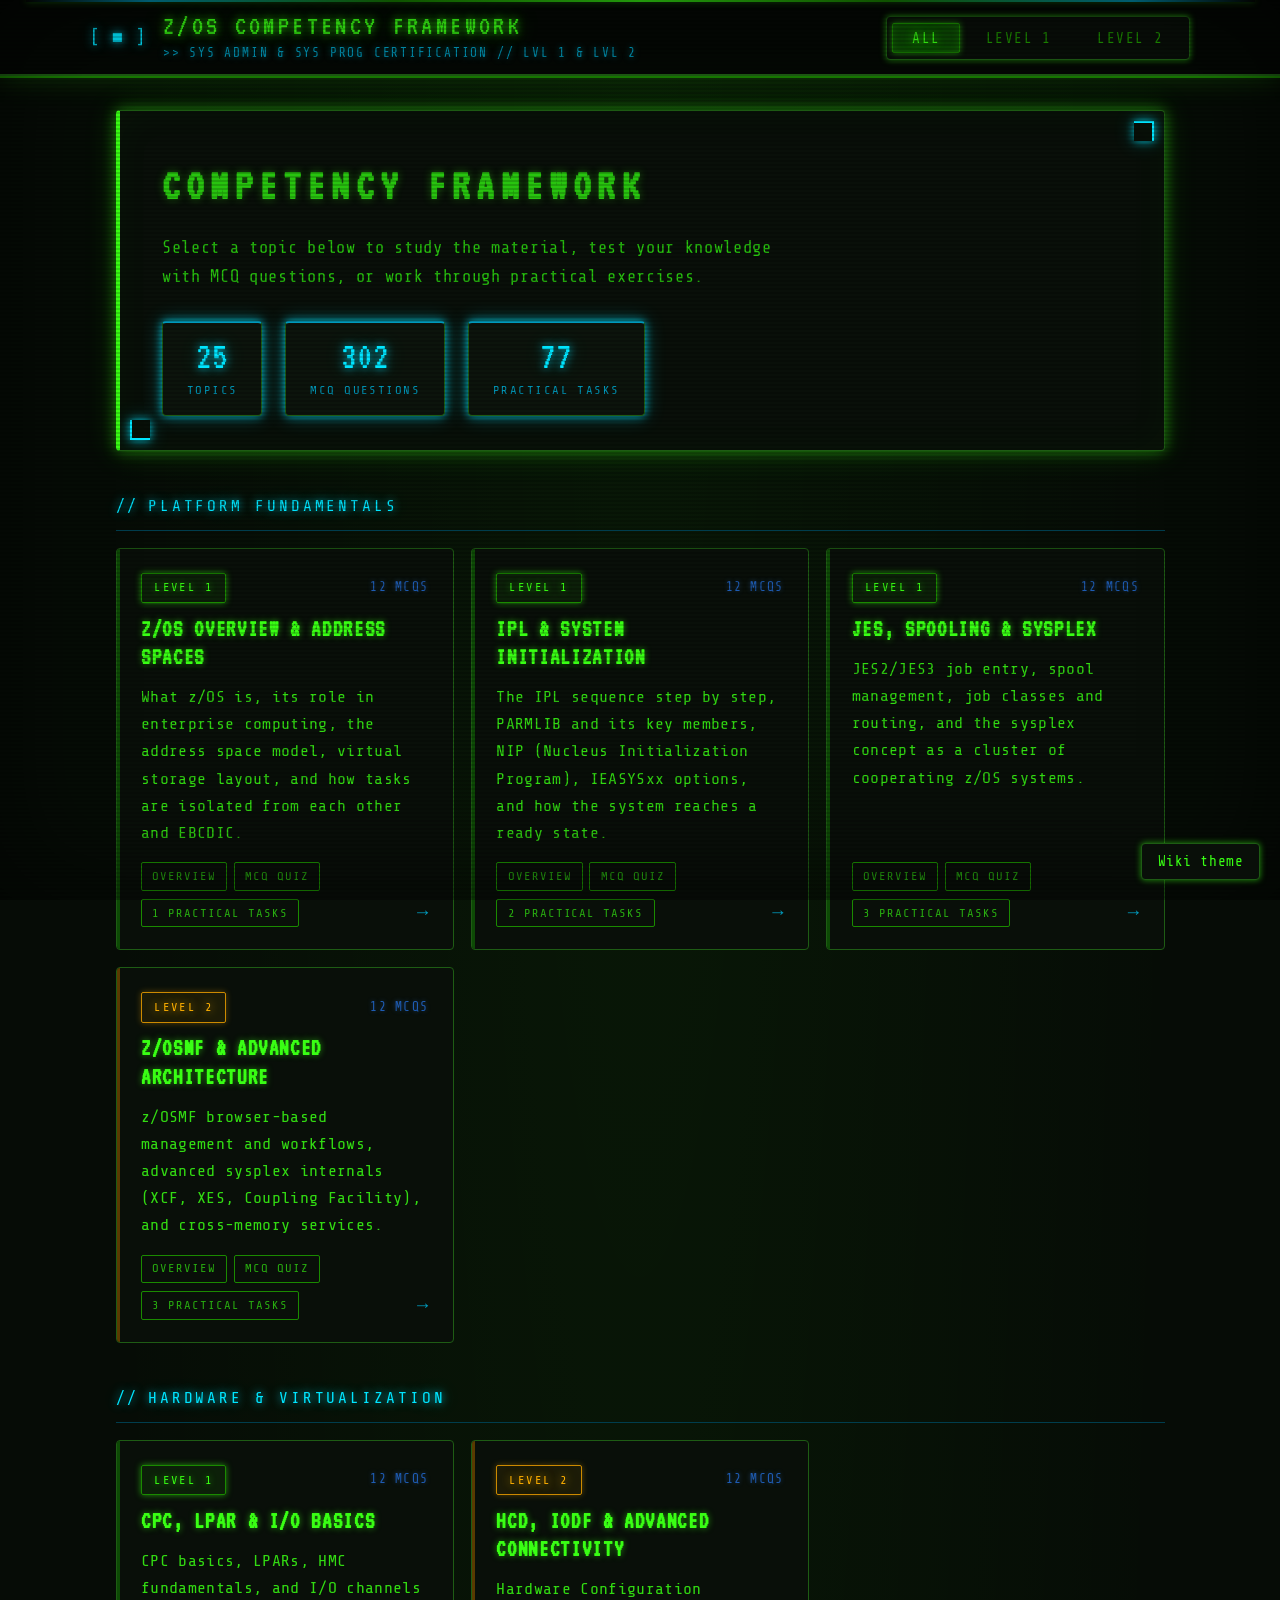
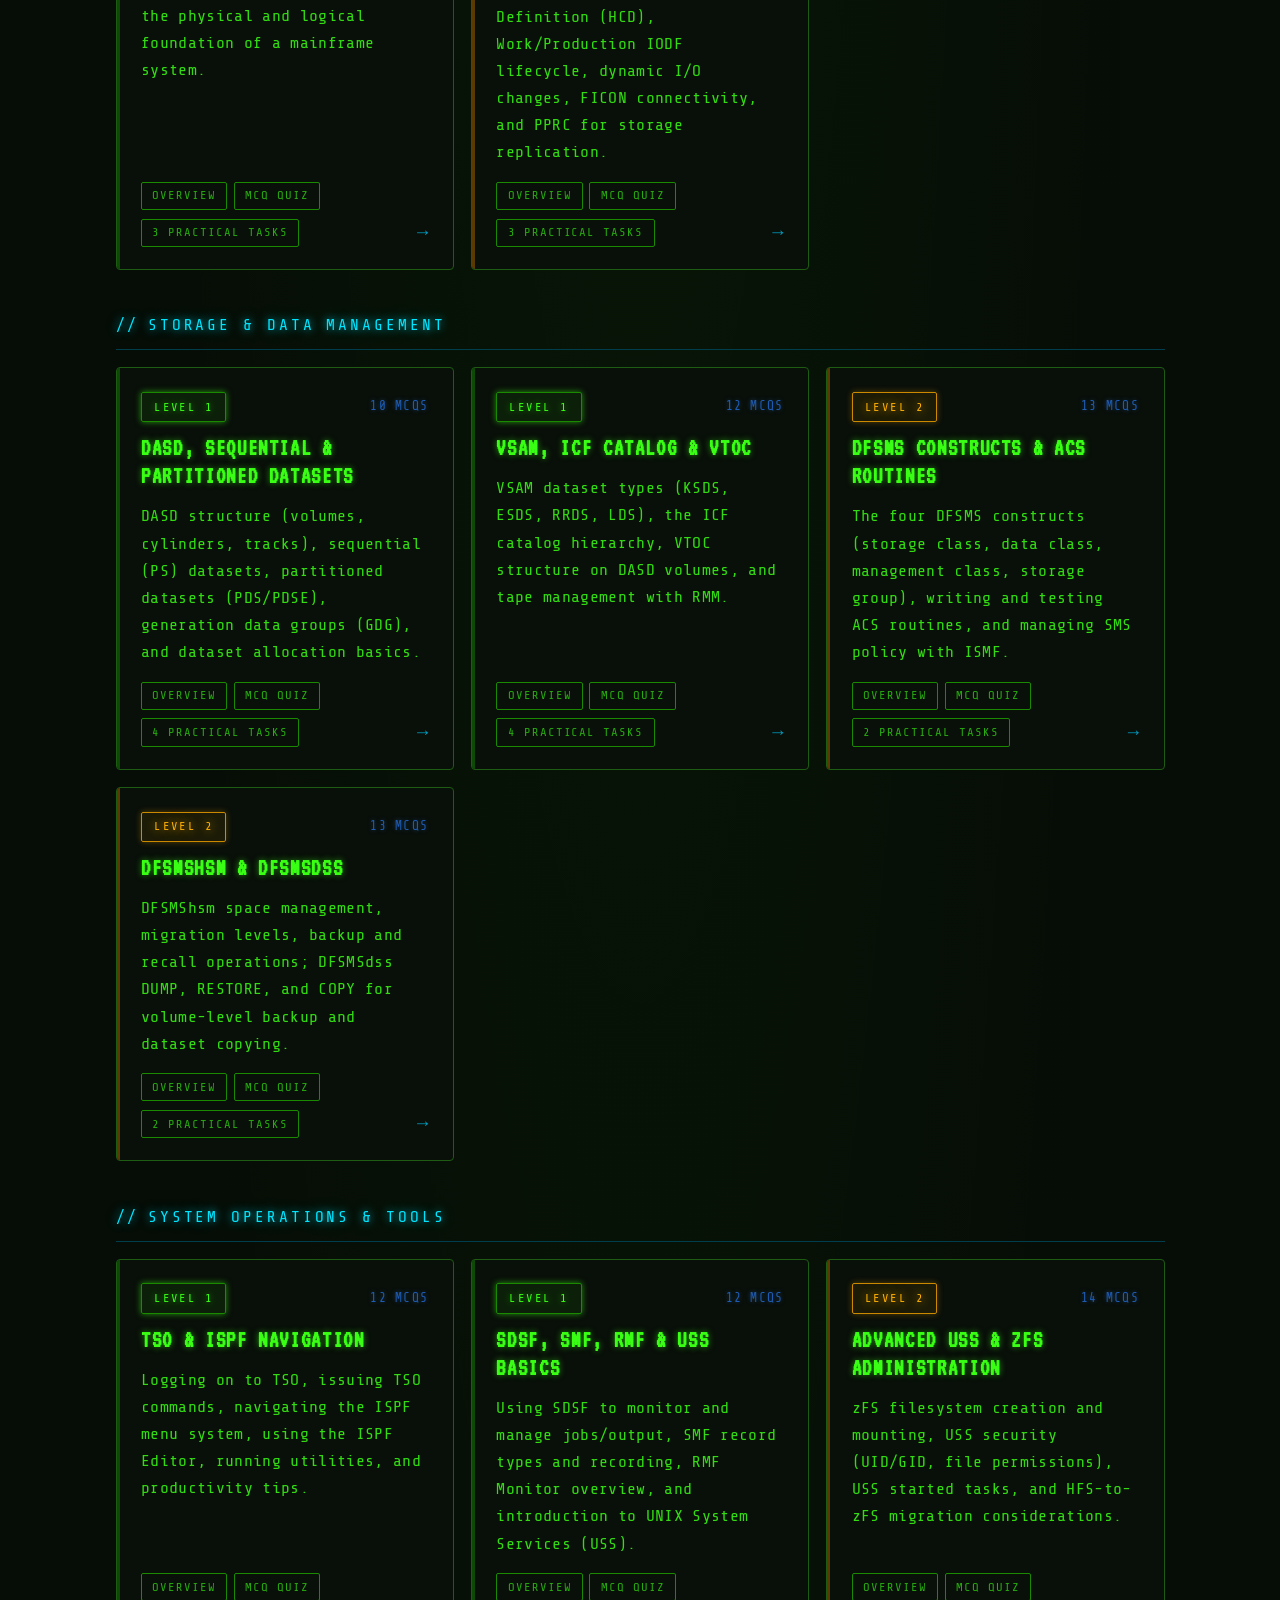
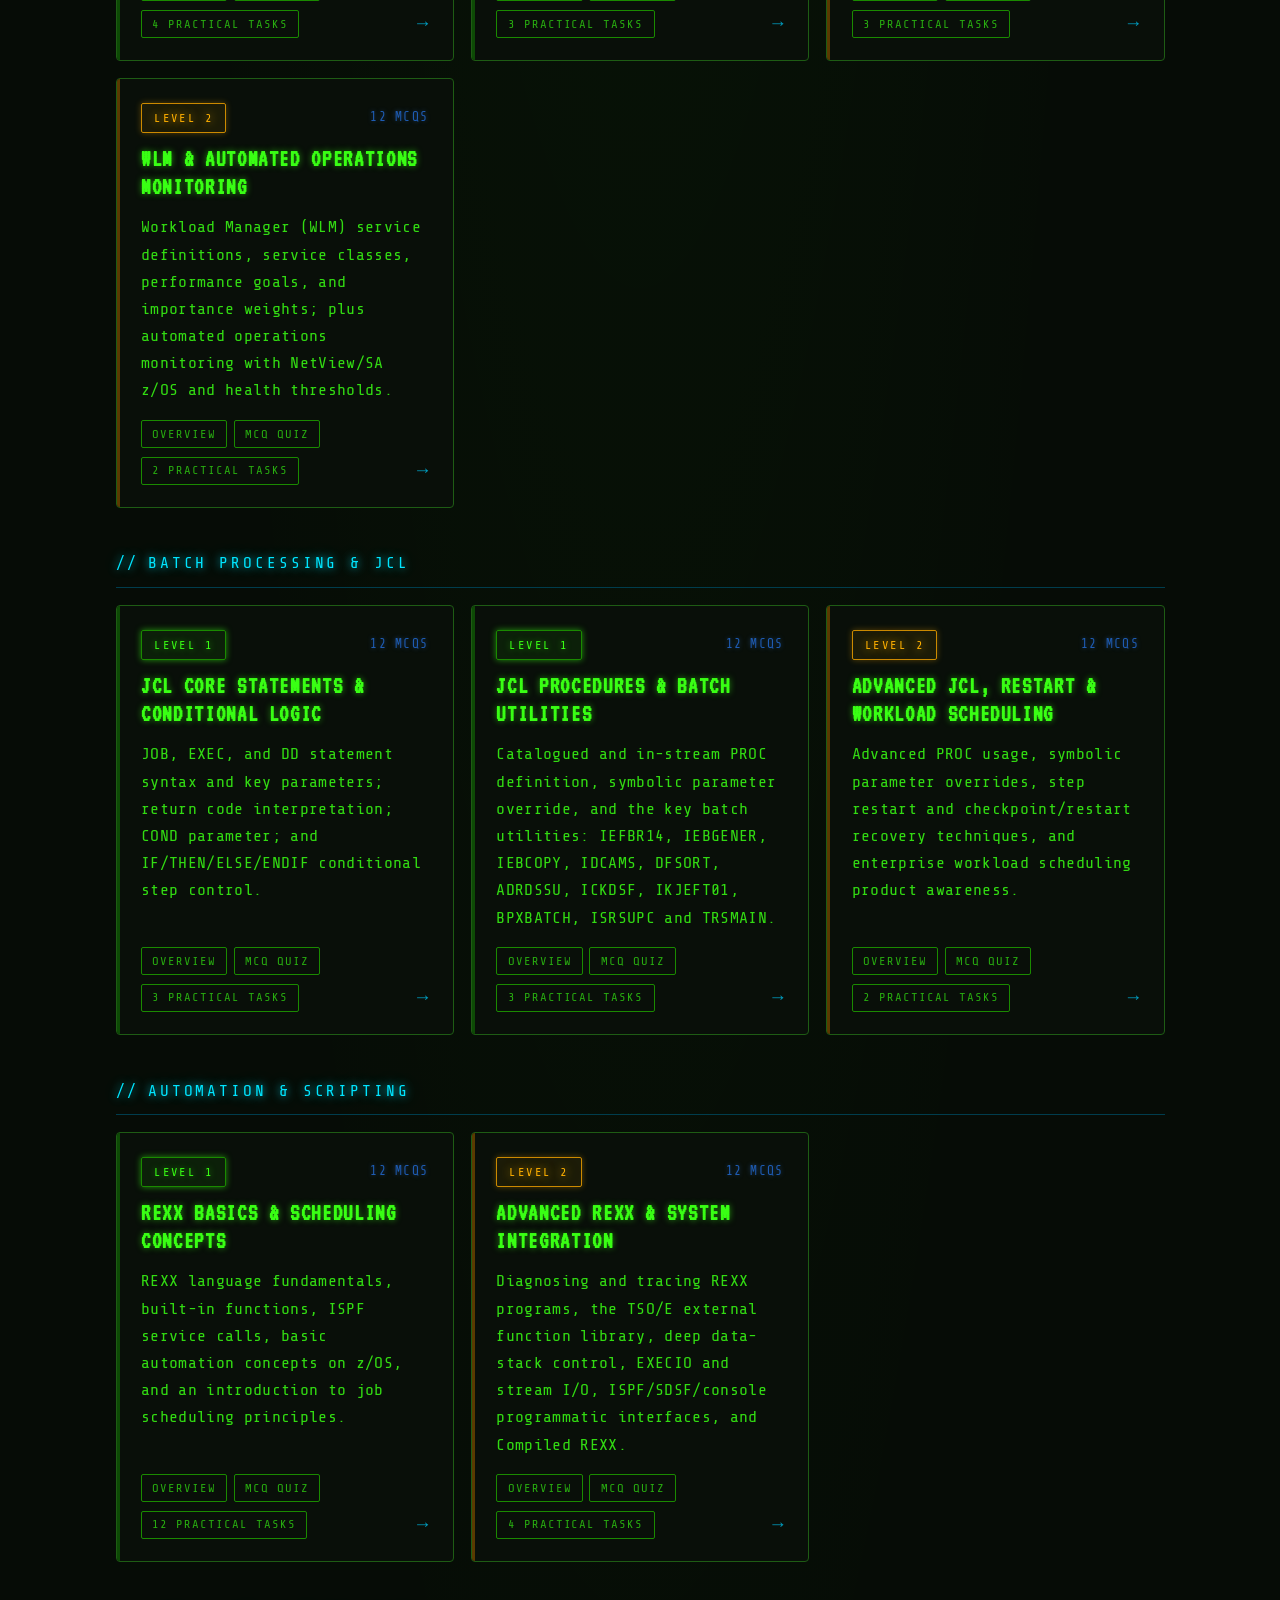
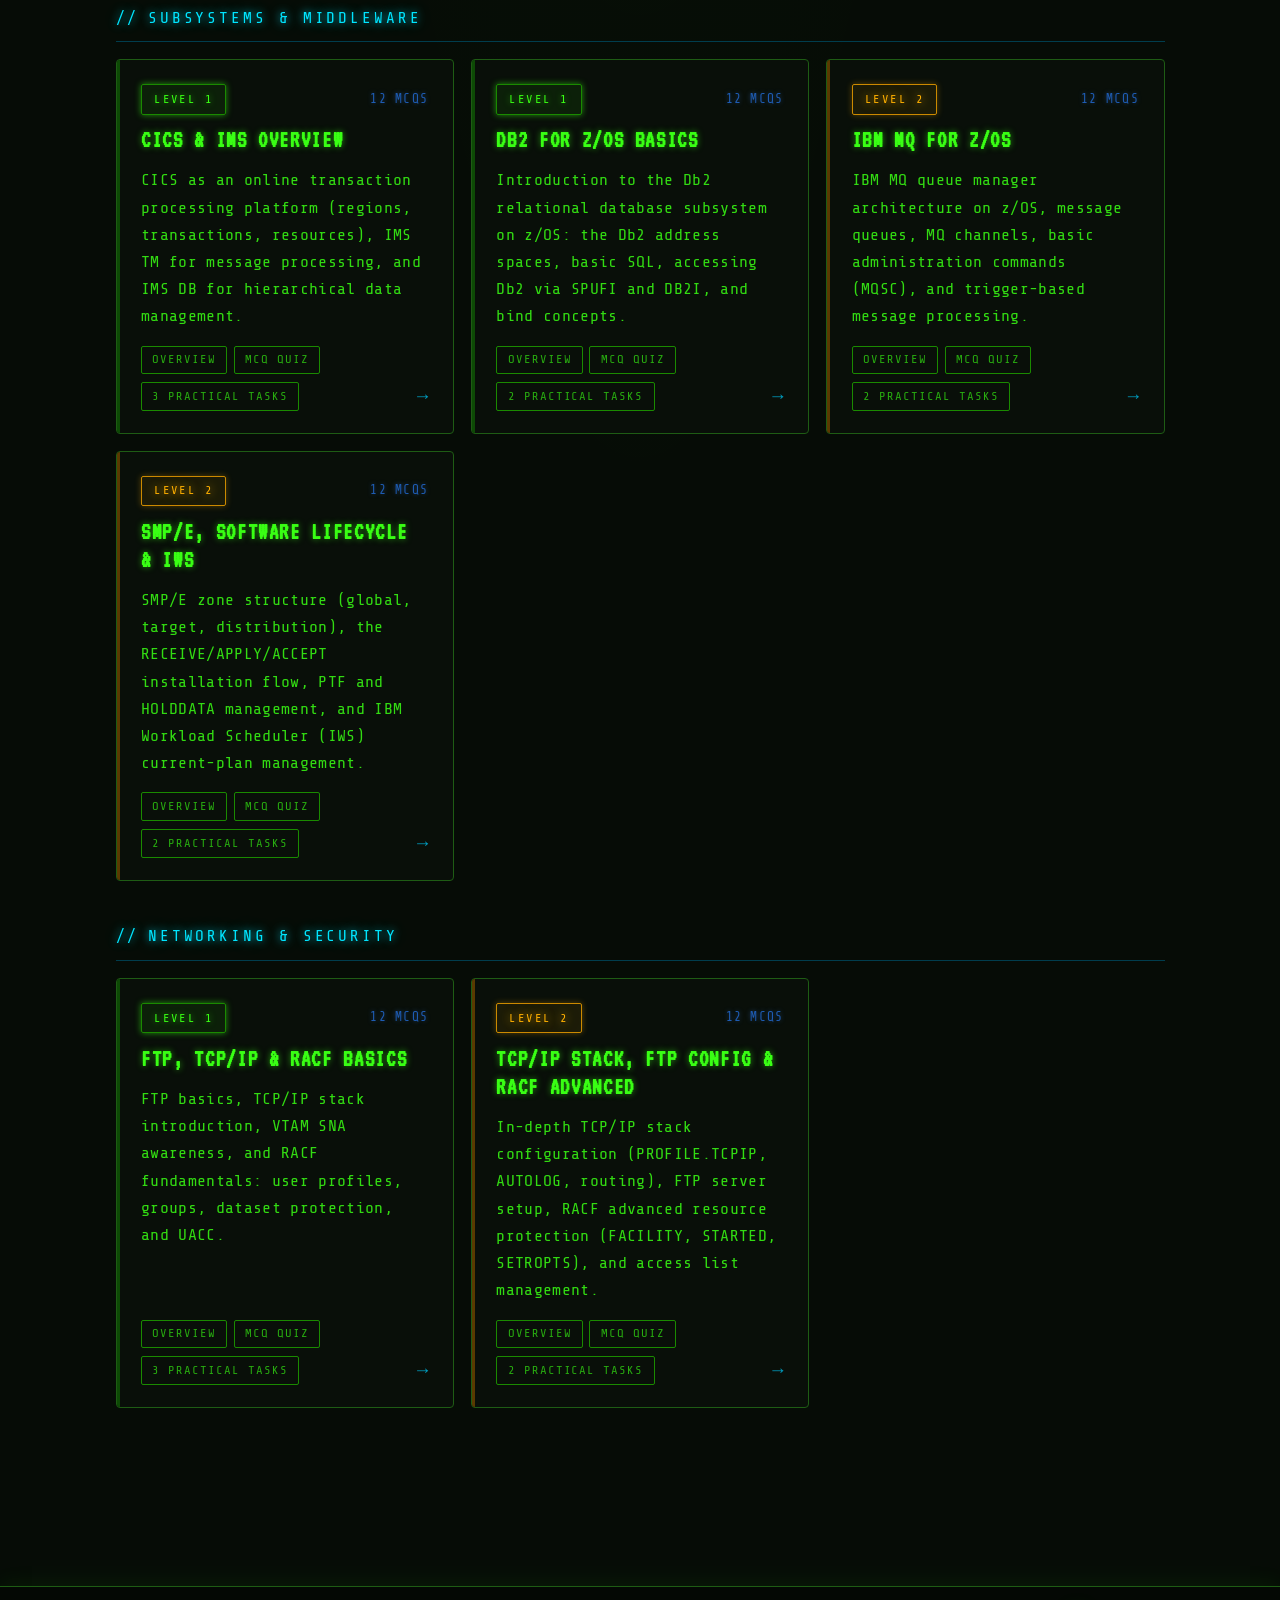
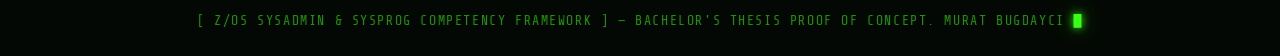
==== commit 0b4a58dc: "site updates" ====
--- a/index.html
+++ b/index.html
@@ -77,10 +77,10 @@
       function applyTheme(theme) {
         if (theme === 'wiki') {
           document.body.classList.add('wiki-theme');
-          label.textContent = '🟢 Pip-Boy theme';
+          label.textContent = 'Green theme';
         } else {
           document.body.classList.remove('wiki-theme');
-          label.textContent = '📖 Wiki theme';
+          label.textContent = 'Wiki theme';
         }
       }
 
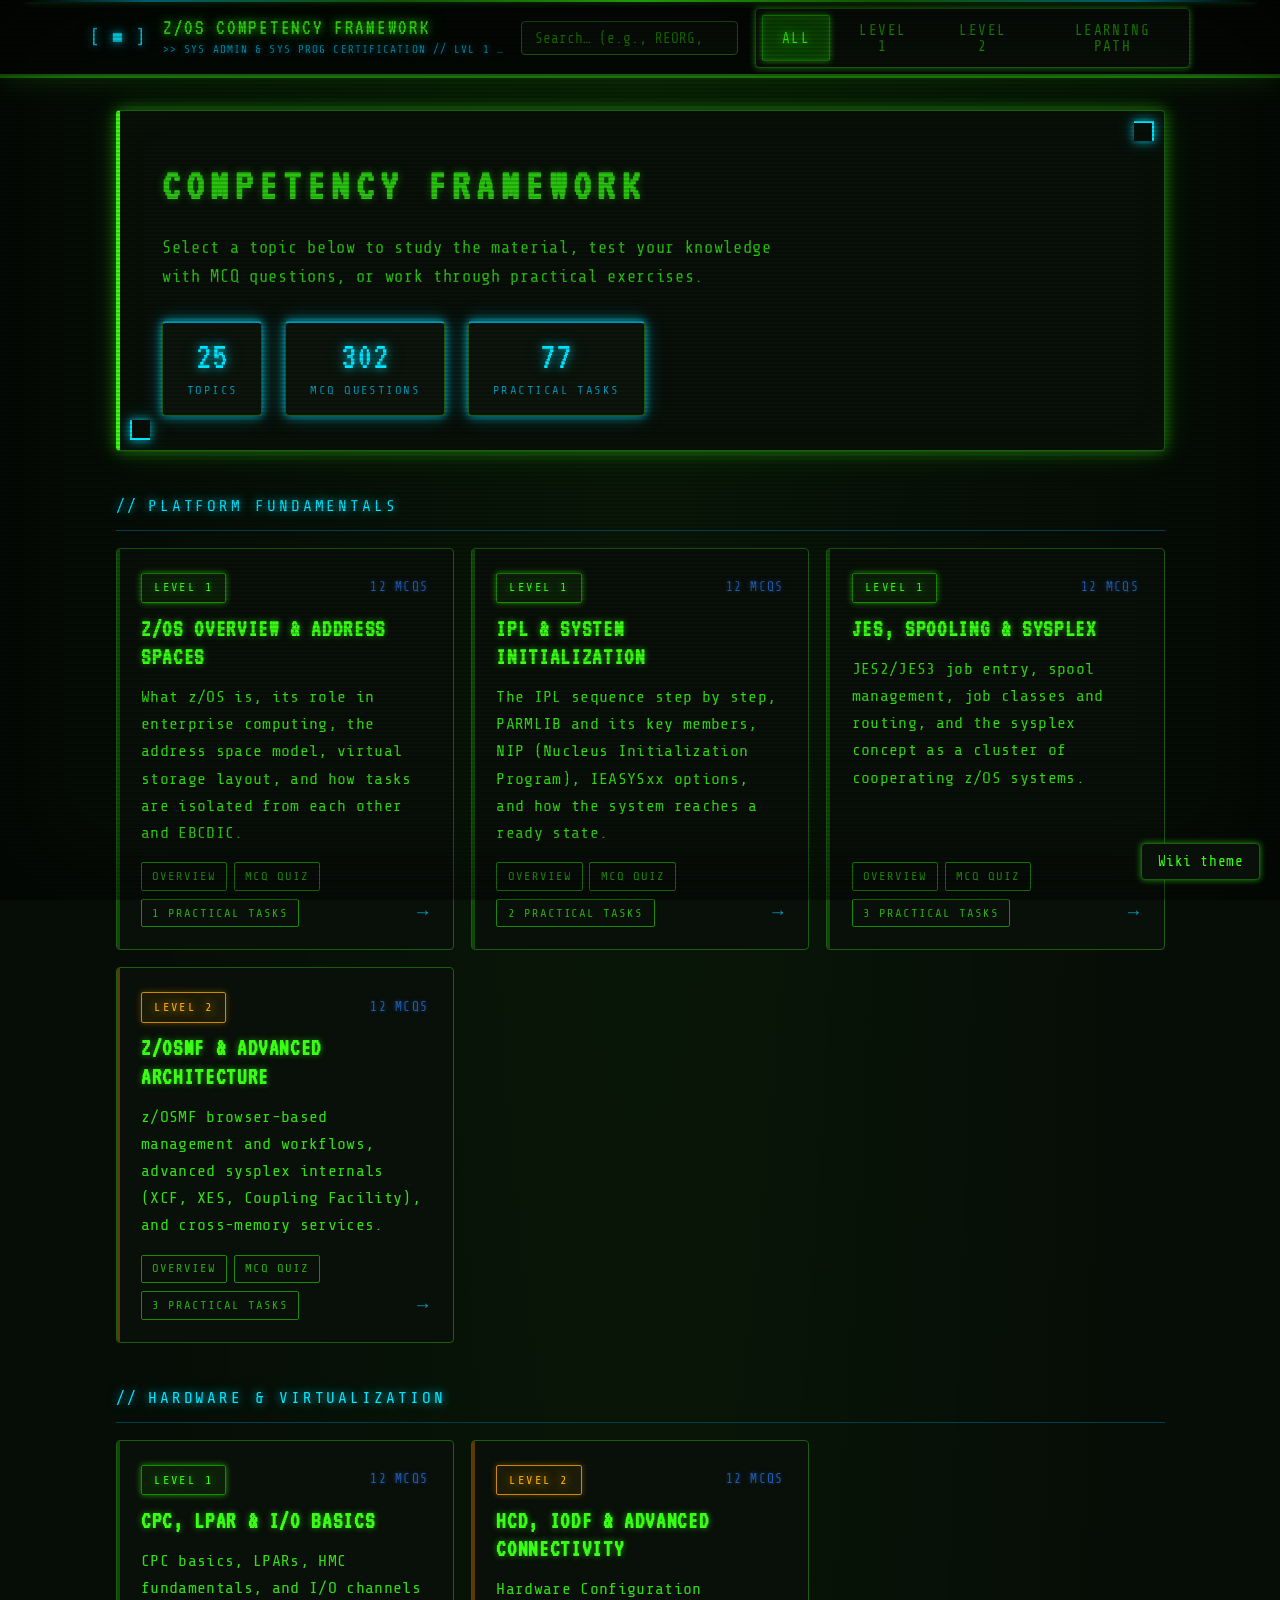
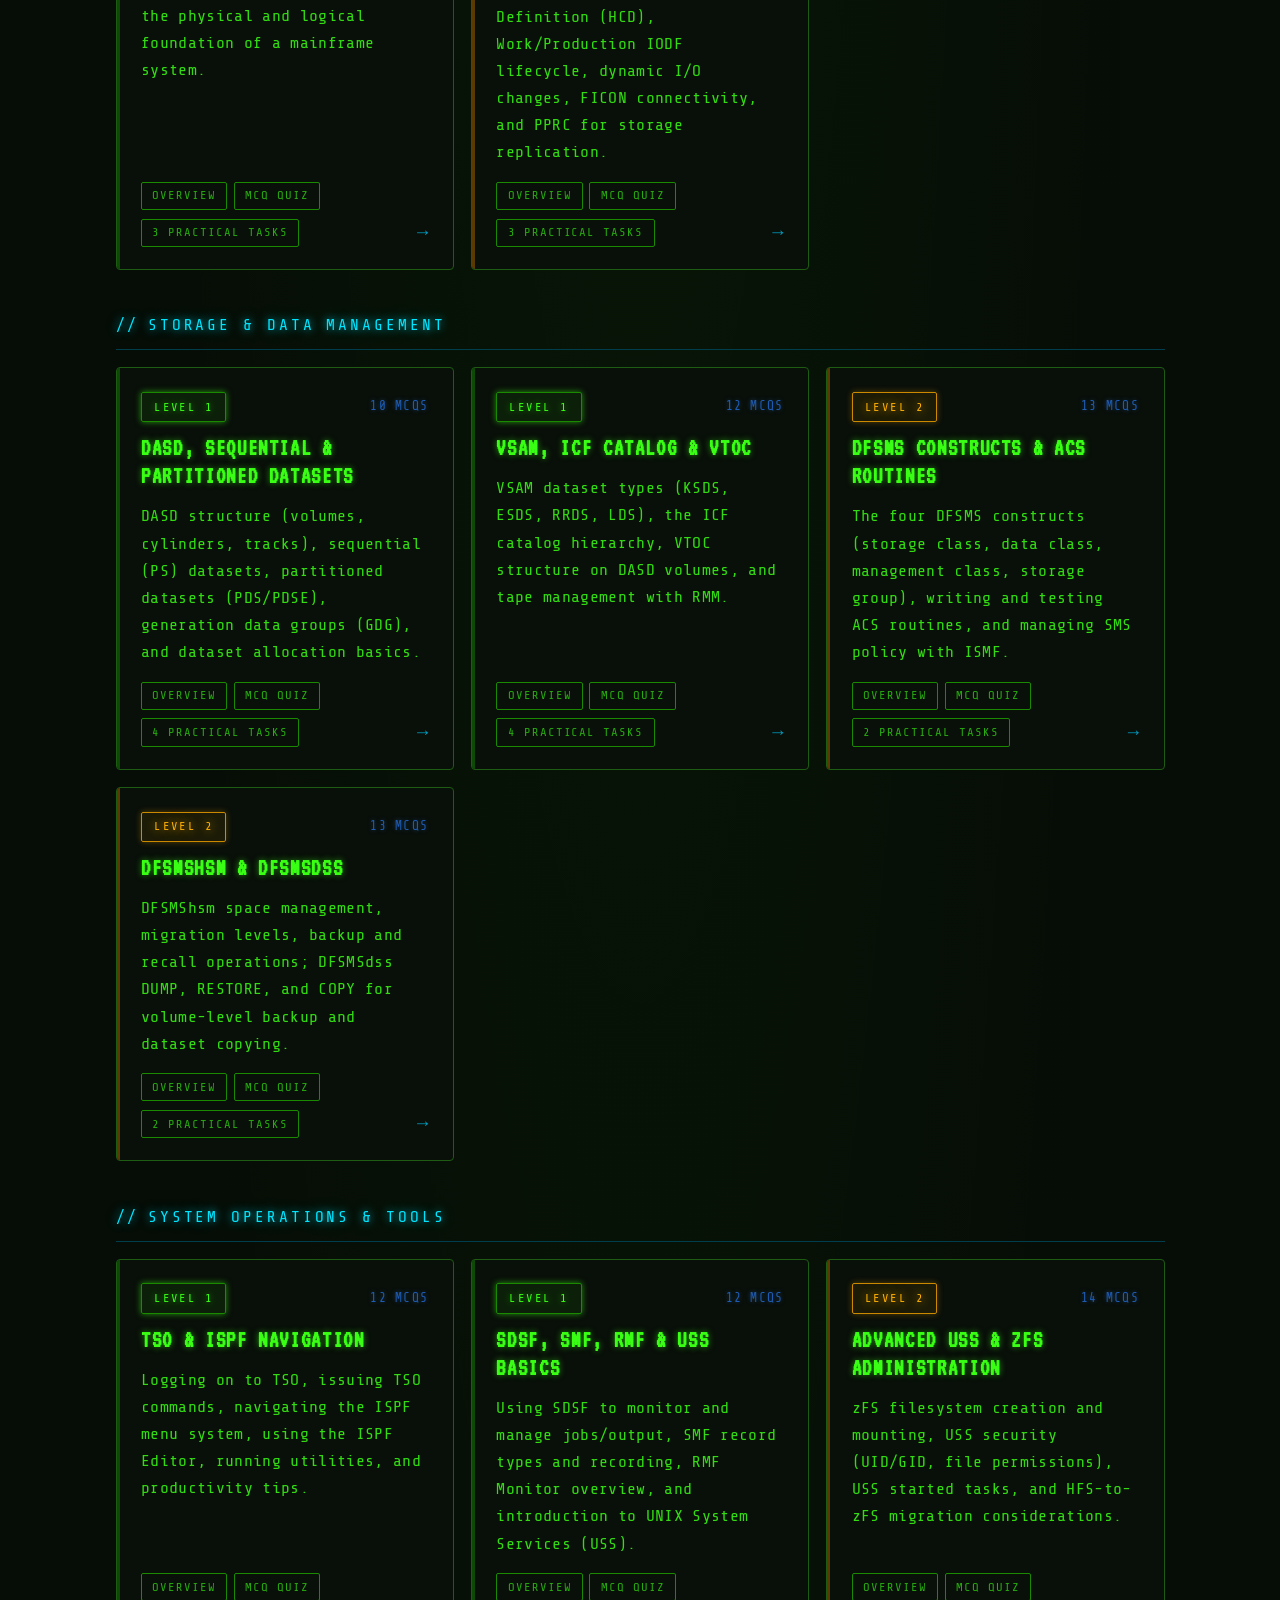
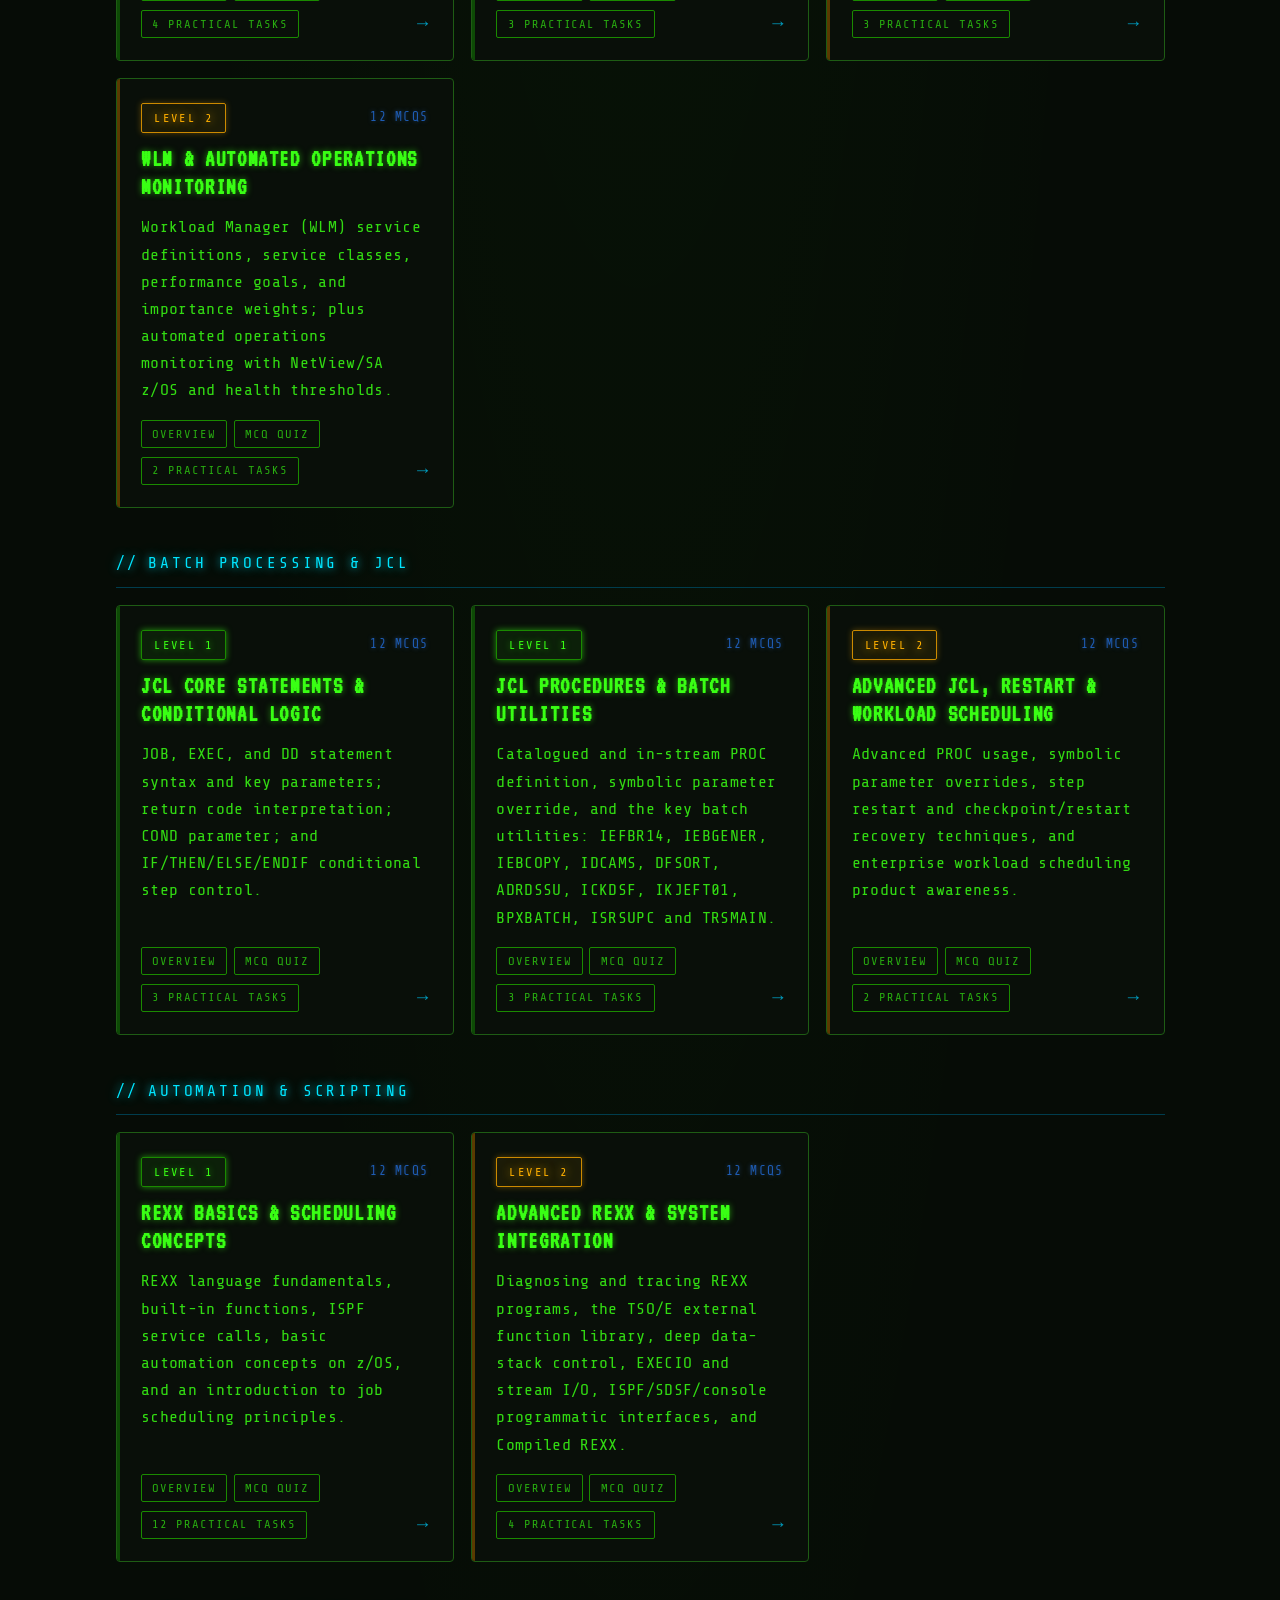
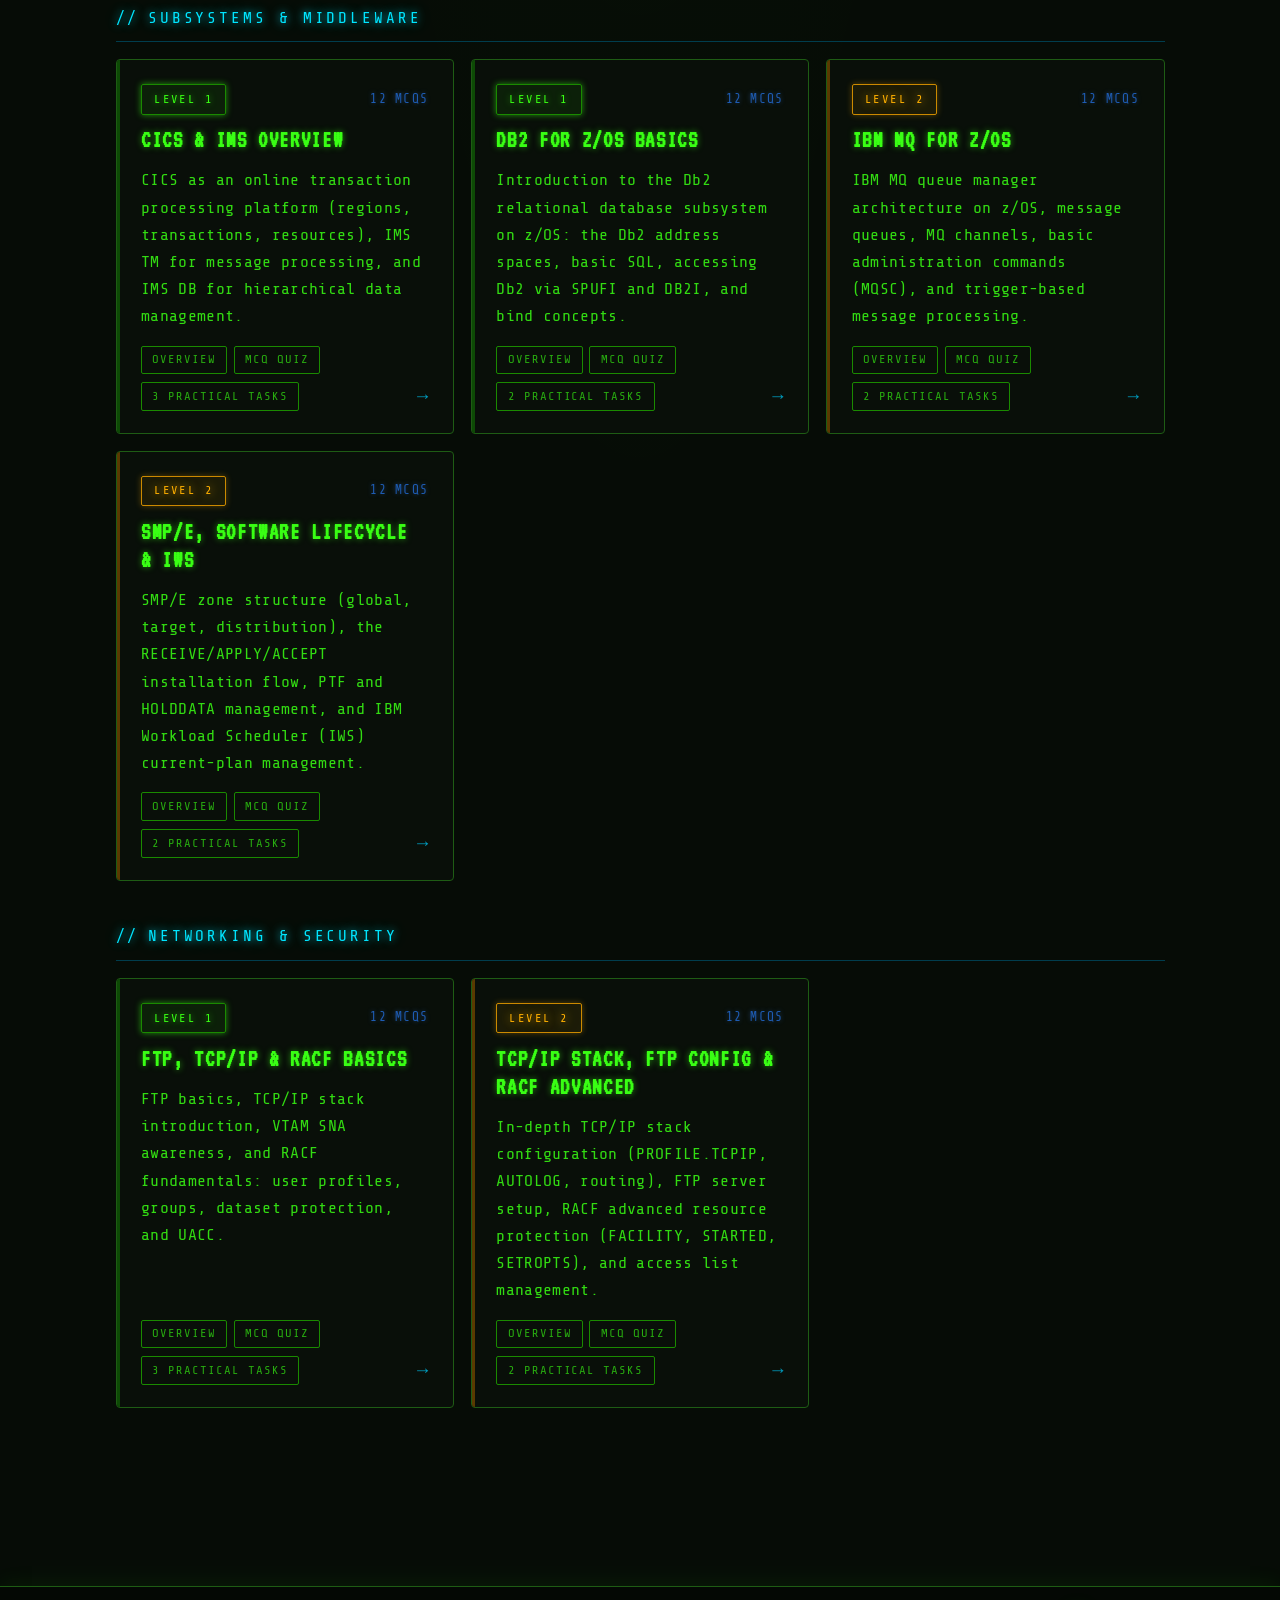
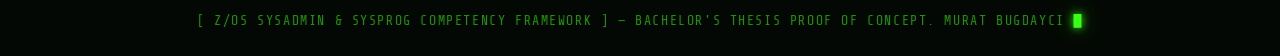
==== commit 4bae3820: "QoL features" ====
--- a/index.html
+++ b/index.html
@@ -36,11 +36,18 @@
         </div>
       </a>
 
-      <!-- Level filter toggle -->
+      <!-- Search box -->
+      <div class="header-search">
+        <input id="search-input" type="search" placeholder="Search… (e.g., REORG, JCL, BPXBATCH)" autocomplete="off" />
+        <div id="search-results" class="search-results" hidden></div>
+      </div>
+
+      <!-- Level filter toggle + learning path button -->
       <nav class="level-toggle" aria-label="Filter by level">
         <button class="level-btn active" data-level="all"  aria-pressed="true">All</button>
         <button class="level-btn"        data-level="1"    aria-pressed="false">Level 1</button>
         <button class="level-btn"        data-level="2"    aria-pressed="false">Level 2</button>
+        <button id="path-btn" class="path-btn" type="button" aria-pressed="false">Learning Path</button>
       </nav>
 
     </div>
@@ -95,6 +102,317 @@
         try { localStorage.setItem(STORAGE_KEY, nowWiki ? 'wiki' : 'pipboy'); } catch (e) {}
       });
     })();
+
+    // ============================================================
+    // COPY-CODE BUTTON  attaches a "Copy" button to every <pre>
+    // (JCL, REXX, MQSC, sample output, etc.) — works on dynamically
+    // rendered tab content via MutationObserver.
+    // ============================================================
+    (function () {
+      function copyTextToClipboard(text, btn) {
+        var done = function () {
+          var orig = btn.textContent;
+          btn.textContent = '✓ Copied';
+          btn.classList.add('copied');
+          setTimeout(function () {
+            btn.textContent = orig;
+            btn.classList.remove('copied');
+          }, 1400);
+        };
+        if (navigator.clipboard && window.isSecureContext) {
+          navigator.clipboard.writeText(text).then(done).catch(function () {
+            fallbackCopy(text); done();
+          });
+        } else {
+          fallbackCopy(text); done();
+        }
+      }
+      function fallbackCopy(text) {
+        var ta = document.createElement('textarea');
+        ta.value = text;
+        ta.style.position = 'fixed';
+        ta.style.left = '-9999px';
+        document.body.appendChild(ta);
+        ta.focus(); ta.select();
+        try { document.execCommand('copy'); } catch (e) {}
+        document.body.removeChild(ta);
+      }
+
+      function attachCopyButton(pre) {
+        if (pre.dataset.copyAttached === '1') return;
+        pre.dataset.copyAttached = '1';
+        // Wrap the <pre> in a positioned container so the button can sit on top
+        var wrapper = document.createElement('div');
+        wrapper.className = 'code-block-wrapper';
+        pre.parentNode.insertBefore(wrapper, pre);
+        wrapper.appendChild(pre);
+
+        var btn = document.createElement('button');
+        btn.type = 'button';
+        btn.className = 'code-copy-btn';
+        btn.textContent = '⧉ Copy';
+        btn.setAttribute('aria-label', 'Copy code to clipboard');
+        btn.addEventListener('click', function (e) {
+          e.preventDefault();
+          // Get the literal text content of the <pre>; this preserves \n line breaks
+          var text = pre.innerText || pre.textContent || '';
+          copyTextToClipboard(text, btn);
+        });
+        wrapper.appendChild(btn);
+      }
+
+      function scanAndAttach(root) {
+        if (!root || !root.querySelectorAll) return;
+        root.querySelectorAll('pre').forEach(attachCopyButton);
+      }
+
+      // Initial scan after DOMContentLoaded
+      if (document.readyState === 'loading') {
+        document.addEventListener('DOMContentLoaded', function () { scanAndAttach(document.body); });
+      } else {
+        scanAndAttach(document.body);
+      }
+
+      // Watch #app for dynamically rendered content (tab switches, topic loads)
+      var app = document.getElementById('app');
+      if (app && window.MutationObserver) {
+        new MutationObserver(function (muts) {
+          muts.forEach(function (m) {
+            m.addedNodes.forEach(function (n) {
+              if (n.nodeType === 1) scanAndAttach(n);
+            });
+          });
+        }).observe(app, { childList: true, subtree: true });
+      }
+    })();
+
+    // ============================================================
+    // SEARCH BOX  matches against title, summary, content text,
+    // MCQ questions, and practical task titles. Results are top 8
+    // by score; click navigates via the existing hash router.
+    // ============================================================
+    (function () {
+      var input    = document.getElementById('search-input');
+      var resultsP = document.getElementById('search-results');
+      var debounce = null;
+
+      function stripHtml(s) {
+        return (s || '').replace(/<[^>]+>/g, ' ').replace(/\s+/g, ' ');
+      }
+
+      function buildIndex() {
+        if (typeof topics === 'undefined') return [];
+        return topics.map(function (t) {
+          var mcqText = (t.mcq || []).map(function (q) { return q.question; }).join(' ');
+          var pracText = (t.practical || []).map(function (p) {
+            return (p.title || '') + ' ' + (p.description || '');
+          }).join(' ');
+          var blob = (t.title + ' ' + t.summary + ' ' + stripHtml(t.content) + ' ' + mcqText + ' ' + pracText).toLowerCase();
+          return { id: t.id, title: t.title, summary: t.summary, level: t.level, category: t.category, blob: blob };
+        });
+      }
+      var INDEX = null;
+
+      function search(q) {
+        if (!INDEX) INDEX = buildIndex();
+        var query = q.trim().toLowerCase();
+        if (query.length < 2) return [];
+        var terms = query.split(/\s+/).filter(Boolean);
+        var hits = [];
+        INDEX.forEach(function (entry) {
+          var score = 0;
+          var allMatched = true;
+          terms.forEach(function (term) {
+            if (entry.blob.indexOf(term) === -1) { allMatched = false; return; }
+            // Boost: title matches score higher
+            if (entry.title.toLowerCase().indexOf(term) !== -1) score += 10;
+            if (entry.summary.toLowerCase().indexOf(term) !== -1) score += 4;
+            score += 1; // base hit
+          });
+          if (allMatched) hits.push({ entry: entry, score: score });
+        });
+        hits.sort(function (a, b) { return b.score - a.score; });
+        return hits.slice(0, 8);
+      }
+
+      function renderResults(query) {
+        var hits = search(query);
+        if (hits.length === 0) {
+          if (query.trim().length < 2) { resultsP.hidden = true; resultsP.innerHTML = ''; return; }
+          resultsP.hidden = false;
+          resultsP.innerHTML = '<div class="search-noresult">No matches for &ldquo;' +
+            query.replace(/[<&>]/g, function (c) { return '&#' + c.charCodeAt(0) + ';'; }) +
+            '&rdquo;</div>';
+          return;
+        }
+        resultsP.hidden = false;
+        resultsP.innerHTML = hits.map(function (h) {
+          var t = h.entry;
+          return '<a class="search-result" href="#topic/' + t.id + '">' +
+                 '<span class="search-lvl search-lvl-' + t.level + '">L' + t.level + '</span>' +
+                 '<span class="search-title">' + t.title + '</span>' +
+                 '<span class="search-cat">' + t.category + '</span>' +
+                 '</a>';
+        }).join('');
+      }
+
+      input.addEventListener('input', function () {
+        clearTimeout(debounce);
+        debounce = setTimeout(function () { renderResults(input.value); }, 120);
+      });
+      input.addEventListener('focus', function () {
+        if (input.value.trim().length >= 2) renderResults(input.value);
+      });
+      // Hide on outside click
+      document.addEventListener('click', function (e) {
+        if (!e.target.closest('.header-search')) {
+          resultsP.hidden = true;
+        }
+      });
+      // Hide and clear after clicking a result
+      resultsP.addEventListener('click', function (e) {
+        if (e.target.closest('.search-result')) {
+          setTimeout(function () { resultsP.hidden = true; input.value = ''; }, 0);
+        }
+      });
+      // Keyboard: ESC clears
+      input.addEventListener('keydown', function (e) {
+        if (e.key === 'Escape') {
+          input.value = '';
+          resultsP.hidden = true;
+          input.blur();
+        }
+      });
+    })();
+
+    // ============================================================
+    // OPTIMIZED LEARNING PATH  recommended order for newcomers.
+    // Click "Optimized Path" in the header to overlay the ordered
+    // list. Click any step to jump to that card.
+    // ============================================================
+    (function () {
+      // The recommended path. Each entry: {id, why}
+      var PATH = [
+        { id: 'l1-zos-overview', why: 'what z/OS is, address spaces, virtual storage, EBCDIC.' },
+        { id: 'l1-ipl-init',     why: 'How the system actually starts: IPL, NIP, PARMLIB. Builds on the address-space picture.' },
+        { id: 'l1-jes-sysplex',  why: 'How batch work flows through JES2.' },
+        { id: 'l1-hardware',     why: 'The hardware layer: CPC, LPAR, HMC, channels and the physical context for everything above it.' },
+        { id: 'l1-tso-ispf',     why: 'TSO logon, ISPF menus, the editor, and how to navigate the system.' },
+        { id: 'l1-dasd-datasets',why: 'Storage basics: DASD, sequential and partitioned datasets, GDGs. Required before working with files.' },
+        { id: 'l1-vsam-catalogs',why: 'VSAM, the ICF catalog, and the VTOC — how z/OS finds and stores data.' },
+        { id: 'l1-sdsf-smf',     why: 'Daily operations toolbox: SDSF for jobs and output, plus an intro to SMF, RMF, and USS.' },
+        { id: 'l1-jcl-core',     why: 'JCL fundamentals: JOB / EXEC / DD, return codes, IF/THEN/ELSE.' },
+        { id: 'l1-jcl-utils',    why: 'JCL procedures and the common batch utilities (IEFBR14, IEBGENER, IEBCOPY, DFSORT, IDCAMS, ...).' },
+        { id: 'l1-automation',   why: 'REXX basics. Builds on JCL knowledge.' },
+        { id: 'l1-cics-ims',     why: 'Subsystems intro: CICS and IMS TM for online transactions, IMS DB for hierarchical databases.' },
+        { id: 'l1-db2',          why: 'Db2 for z/OS basics: address spaces, SQL, SPUFI, BIND.' },
+        { id: 'l1-networking',   why: 'TCP/IP, FTP, and RACF basics. Wraps up Level 1 with networking and security foundations.' },
+        { id: 'l2-fundamentals', why: 'Level 2 starts here. z/OSMF and advanced sysplex internals.' }
+      ];
+
+      var pathBtn = document.getElementById('path-btn');
+      var appEl   = document.getElementById('app');
+      var pathActive = false;
+
+      function topicById(id) {
+        return (typeof topics !== 'undefined' ? topics : []).find(function (t) { return t.id === id; });
+      }
+
+      function renderPath() {
+        var rows = PATH.map(function (step, idx) {
+          var t = topicById(step.id);
+          if (!t) return '';
+          var lvl = t.level;
+          return '<a class="path-step" href="#topic/' + t.id + '">' +
+                   '<span class="path-step-num">' + (idx + 1) + '</span>' +
+                   '<span class="path-step-body">' +
+                     '<span class="path-step-head">' +
+                       '<span class="path-step-lvl path-step-lvl-' + lvl + '">L' + lvl + '</span>' +
+                       '<span class="path-step-title">' + t.title + '</span>' +
+                     '</span>' +
+                     '<span class="path-step-why">' + step.why + '</span>' +
+                   '</span>' +
+                 '</a>';
+        }).join('');
+
+        return '<div class="path-view">' +
+                 '<div class="path-hero">' +
+                   '<h2>Learning Path</h2>' +
+                 '</div>' +
+                 '<div class="path-list">' + rows + '</div>' +
+               '</div>';
+      }
+
+      function activate() {
+        appEl.innerHTML = renderPath();
+        document.body.classList.add('in-path');
+        pathBtn.classList.add('active');
+        pathBtn.setAttribute('aria-pressed', 'true');
+        pathActive = true;
+        window.scrollTo({ top: 0, behavior: 'smooth' });
+      }
+      function deactivate() {
+        document.body.classList.remove('in-path');
+        pathBtn.classList.remove('active');
+        pathBtn.setAttribute('aria-pressed', 'false');
+        pathActive = false;
+        if (typeof renderHomeView === 'function') {
+          renderHomeView();
+        }
+      }
+
+      pathBtn.addEventListener('click', function () {
+        if (pathActive) deactivate();
+        else activate();
+      });
+
+      // If user navigates to a topic via hash, drop the path-active state
+      window.addEventListener('hashchange', function () {
+        if (pathActive && window.location.hash.indexOf('#topic/') === 0) {
+          document.body.classList.remove('in-path');
+          pathBtn.classList.remove('active');
+          pathBtn.setAttribute('aria-pressed', 'false');
+          pathActive = false;
+        }
+      });
+
+      // If user clicks any level filter button OR the brand link while
+      // path is active, deactivate the path so the normal home-view
+      // re-render shows up.
+      document.querySelectorAll('.level-btn').forEach(function (b) {
+        b.addEventListener('click', function () {
+          if (pathActive) {
+            document.body.classList.remove('in-path');
+            pathBtn.classList.remove('active');
+            pathBtn.setAttribute('aria-pressed', 'false');
+            pathActive = false;
+            // app.js will re-render home view next; no need to do it here
+          }
+        });
+      });
+      var brand = document.querySelector('.header-brand');
+      if (brand) {
+        brand.addEventListener('click', function (e) {
+          // Always return to the home view (full grid of cards) when the
+          // brand is clicked, regardless of whether we're in path mode,
+          // viewing a topic, or already on home with the URL at "#".
+          if (pathActive) {
+            document.body.classList.remove('in-path');
+            pathBtn.classList.remove('active');
+            pathBtn.setAttribute('aria-pressed', 'false');
+            pathActive = false;
+            // Re-render the home grid since we replaced #app with the path overlay
+            if (typeof renderHomeView === 'function') renderHomeView();
+          } else if (window.location.hash === '' || window.location.hash === '#') {
+            // Already at home and no hashchange will fire — manually re-render
+            // so the user always lands on a fresh home grid.
+            if (typeof renderHomeView === 'function') renderHomeView();
+          }
+          // If hash !== '#', the href="#" navigation will fire hashchange
+          // and app.js's handleRoute() will call renderHomeView automatically.
+        });
+      }
+    })();
   </script>
 
 </body>
--- a/css/style.css
+++ b/css/style.css
@@ -195,21 +195,29 @@
 
 .header-title {
   font-family: var(--font-display);
-  font-size: 1.65rem;
-  letter-spacing: .12em;
+  font-size: 1.25rem;
+  letter-spacing: .08em;
   color: var(--green);
   text-shadow: var(--glow-text);
   line-height: 1.1;
+  white-space: nowrap;
 }
 
 .header-subtitle {
   font-family: var(--font-mono);
-  font-size: .75rem;
+  font-size: .65rem;
   color: var(--cyan-dim);
-  letter-spacing: .14em;
+  letter-spacing: .1em;
   text-transform: uppercase;
   margin-top: .1rem;
   text-shadow: 0 0 6px rgba(0,229,255,.5);
+  white-space: nowrap;
+  overflow: hidden;
+  text-overflow: ellipsis;
+}
+
+.header-brand > div {
+  min-width: 0;
 }
 
 /*  LEVEL TOGGLE  */
@@ -1343,7 +1351,9 @@
   text-shadow: none;
   color: var(--text);
 }
-body.wiki-theme h1, body.wiki-theme .header-title { font-size: 1.8rem; }
+body.wiki-theme h1 { font-size: 1.8rem; }
+body.wiki-theme .header-title { font-size: 1.05rem; line-height: 1.2; margin: 0; }
+body.wiki-theme .header-subtitle { font-size: .72rem; line-height: 1.2; margin: 0; color: var(--text-dim); }
 body.wiki-theme h2 {
   font-size: 1.4rem;
   border-bottom: 1px solid var(--border);
@@ -1641,3 +1651,381 @@
   border: 1px solid var(--border);
   box-shadow: 0 1px 4px rgba(0,0,0,.1);
 }
+
+/* ============================================================
+   COPY-CODE BUTTON (positioned on every <pre> block)
+   ============================================================ */
+.code-block-wrapper {
+  position: relative;
+}
+.code-block-wrapper > pre {
+  /* leave room at the right edge for the button to sit over */
+  position: relative;
+}
+.code-copy-btn {
+  position: absolute;
+  top: .35rem;
+  right: .35rem;
+  padding: .25rem .55rem;
+  font-family: var(--font-mono);
+  font-size: .72rem;
+  letter-spacing: .04em;
+  background: rgba(57,255,20,.10);
+  color: var(--green);
+  border: 1px solid var(--green-dim);
+  border-radius: var(--radius-sm);
+  cursor: pointer;
+  opacity: 0;
+  transition: opacity .15s ease, background .15s ease, color .15s ease;
+  z-index: 2;
+}
+.code-block-wrapper:hover .code-copy-btn {
+  opacity: 1;
+}
+.code-copy-btn:hover {
+  background: var(--green);
+  color: #000;
+}
+.code-copy-btn.copied {
+  opacity: 1;
+  background: var(--amber);
+  color: #000;
+  border-color: var(--amber);
+}
+
+/* Wiki-theme override for the copy button */
+body.wiki-theme .code-copy-btn {
+  background: #ffffff;
+  color: #3366cc;
+  border: 1px solid #c8ccd1;
+  font-family: -apple-system, BlinkMacSystemFont, 'Segoe UI', sans-serif;
+}
+body.wiki-theme .code-copy-btn:hover {
+  background: #eaf3ff;
+  color: #1f4c99;
+  border-color: #3366cc;
+}
+body.wiki-theme .code-copy-btn.copied {
+  background: #effaf6;
+  color: #14866d;
+  border-color: #14866d;
+}
+
+/* ============================================================
+   SEARCH BOX (header) and results dropdown
+   ============================================================ */
+.header-search {
+  position: relative;
+  flex: 1 1 240px;
+  min-width: 180px;
+  max-width: 340px;
+}
+#search-input {
+  width: 100%;
+  padding: .45rem .8rem;
+  font-family: var(--font-mono);
+  font-size: .85rem;
+  background: var(--surface);
+  color: var(--text);
+  border: 1px solid var(--border);
+  border-radius: var(--radius);
+  outline: none;
+  transition: border-color .12s ease, box-shadow .12s ease;
+}
+#search-input:focus {
+  border-color: var(--green);
+  box-shadow: var(--glow-sm);
+}
+#search-input::placeholder {
+  color: var(--text-muted);
+  opacity: .8;
+}
+.search-results {
+  position: absolute;
+  top: calc(100% + 4px);
+  left: 0;
+  right: 0;
+  max-height: 60vh;
+  overflow-y: auto;
+  background: var(--surface);
+  border: 1px solid var(--border);
+  border-radius: var(--radius);
+  box-shadow: 0 4px 20px rgba(0,0,0,.6), var(--glow-sm);
+  z-index: 1000;
+}
+.search-result {
+  display: grid;
+  grid-template-columns: auto 1fr auto;
+  gap: .6rem;
+  align-items: center;
+  padding: .55rem .8rem;
+  border-bottom: 1px solid var(--border);
+  color: var(--text);
+  text-decoration: none;
+  transition: background .1s ease;
+}
+.search-result:last-child { border-bottom: none; }
+.search-result:hover {
+  background: rgba(57,255,20,.10);
+}
+.search-lvl {
+  font-family: var(--font-display);
+  font-size: .85rem;
+  padding: .05rem .4rem;
+  border-radius: var(--radius-sm);
+  border: 1px solid var(--cyan-dim);
+  color: var(--cyan);
+  background: var(--cyan-bg);
+}
+.search-lvl-2 {
+  border-color: var(--amber-dim);
+  color: var(--amber);
+  background: var(--amber-bg);
+}
+.search-title {
+  font-size: .9rem;
+  color: var(--text);
+  overflow: hidden;
+  text-overflow: ellipsis;
+  white-space: nowrap;
+}
+.search-cat {
+  font-size: .72rem;
+  color: var(--text-muted);
+  font-style: italic;
+}
+.search-noresult {
+  padding: .7rem .8rem;
+  font-size: .85rem;
+  color: var(--text-muted);
+  font-style: italic;
+}
+
+/* Hide search box when reading a topic to give the page more breathing room */
+body.in-topic .header-search {
+  display: none;
+}
+
+/* Wiki-theme overrides */
+body.wiki-theme #search-input {
+  background: #ffffff;
+  border-color: #c8ccd1;
+  color: #202122;
+}
+body.wiki-theme #search-input:focus {
+  border-color: #3366cc;
+  box-shadow: 0 0 0 2px rgba(51,102,204,.2);
+}
+body.wiki-theme .search-results {
+  background: #ffffff;
+  border-color: #c8ccd1;
+  box-shadow: 0 4px 12px rgba(0,0,0,.15);
+}
+body.wiki-theme .search-result {
+  border-bottom-color: #eaecf0;
+}
+body.wiki-theme .search-result:hover {
+  background: #eaf3ff;
+}
+body.wiki-theme .search-title {
+  color: #3366cc;
+}
+body.wiki-theme .search-result:hover .search-title {
+  text-decoration: underline;
+}
+
+/* Mobile: stack search below the brand */
+@media (max-width: 800px) {
+  .header-inner {
+    flex-wrap: wrap;
+    height: auto;
+    padding: .6rem 0;
+  }
+  .header-search {
+    flex: 1 1 100%;
+    max-width: 100%;
+    order: 3;
+    margin-top: .4rem;
+  }
+}
+
+/* ============================================================
+   OPTIMIZED LEARNING PATH (header button + overlay view)
+   ============================================================ */
+.path-btn {
+  margin-left: .35rem;
+  background: transparent;
+  border: 1px solid transparent;
+  color: var(--text-muted);
+  padding: .38rem 1.1rem;
+  border-radius: var(--radius-sm);
+  font-size: .85rem;
+  font-family: var(--font-mono);
+  letter-spacing: .1em;
+  text-transform: uppercase;
+  transition: all .15s;
+}
+.path-btn:hover {
+  border-color: var(--border);
+  color: var(--green);
+  text-shadow: var(--glow-sm);
+}
+.path-btn.active {
+  background: var(--green-dark);
+  border-color: var(--green-dim);
+  color: var(--green);
+  text-shadow: var(--glow-text);
+  box-shadow: var(--glow-sm), inset 0 0 8px rgba(57,255,20,.15);
+}
+
+.path-view {
+  max-width: var(--max-width);
+  margin: 1.5rem auto;
+  padding: 0 1.5rem;
+}
+.path-hero {
+  background: var(--surface);
+  border: 1px solid var(--border);
+  border-left: 4px solid var(--cyan);
+  border-radius: var(--radius);
+  padding: 1.2rem 1.4rem;
+  margin-bottom: 1.4rem;
+  box-shadow: var(--glow-sm);
+}
+.path-hero h2 {
+  font-family: var(--font-display);
+  color: var(--cyan);
+  font-size: 1.6rem;
+  letter-spacing: .04em;
+  margin: 0 0 .4rem 0;
+  text-shadow: var(--glow-cyan);
+}
+.path-hero p {
+  color: var(--text-dim);
+  margin: 0;
+}
+
+.path-list {
+  display: flex;
+  flex-direction: column;
+  gap: .6rem;
+}
+.path-step {
+  display: grid;
+  grid-template-columns: 3rem 1fr;
+  gap: 1rem;
+  align-items: stretch;
+  padding: .9rem 1rem;
+  background: var(--surface);
+  border: 1px solid var(--border);
+  border-radius: var(--radius);
+  text-decoration: none;
+  color: var(--text);
+  transition: border-color .12s ease, transform .12s ease, background .12s ease;
+}
+.path-step:hover {
+  border-color: var(--green);
+  transform: translateX(2px);
+  background: rgba(57,255,20,.05);
+}
+.path-step-num {
+  display: flex;
+  align-items: center;
+  justify-content: center;
+  font-family: var(--font-display);
+  font-size: 1.6rem;
+  color: var(--green);
+  text-shadow: var(--glow-text);
+  background: var(--green-faint);
+  border-radius: var(--radius-sm);
+  border: 1px solid var(--green-dim);
+}
+.path-step-body {
+  display: flex;
+  flex-direction: column;
+  gap: .25rem;
+  min-width: 0;
+}
+.path-step-head {
+  display: flex;
+  align-items: center;
+  gap: .55rem;
+  flex-wrap: wrap;
+}
+.path-step-lvl {
+  font-family: var(--font-display);
+  font-size: .85rem;
+  padding: .05rem .45rem;
+  border-radius: var(--radius-sm);
+  border: 1px solid var(--cyan-dim);
+  color: var(--cyan);
+  background: var(--cyan-bg);
+}
+.path-step-lvl-2 {
+  border-color: var(--amber-dim);
+  color: var(--amber);
+  background: var(--amber-bg);
+}
+.path-step-title {
+  font-family: var(--font-display);
+  font-size: 1.1rem;
+  color: var(--text);
+}
+.path-step-why {
+  font-size: .88rem;
+  color: var(--text-dim);
+  line-height: 1.45;
+}
+
+/* No additional in-path hide rule needed: the path JS replaces #app
+   contents directly, and any other navigation (level toggle, brand
+   click, hashchange) re-renders #app via app.js. */
+
+/* Wiki theme overrides for path view */
+body.wiki-theme .path-hero {
+  background: #ffffff;
+  border-color: #c8ccd1;
+  border-left-color: #3366cc;
+  box-shadow: none;
+}
+body.wiki-theme .path-hero h2 {
+  color: #3366cc;
+  text-shadow: none;
+  border-bottom: none;
+}
+body.wiki-theme .path-step {
+  background: #ffffff;
+  border-color: #c8ccd1;
+}
+body.wiki-theme .path-step:hover {
+  border-color: #3366cc;
+  background: #eaf3ff;
+}
+body.wiki-theme .path-step-num {
+  background: #eaf3ff;
+  color: #3366cc;
+  text-shadow: none;
+  border-color: #c8ccd1;
+}
+body.wiki-theme .path-step-title {
+  color: #3366cc;
+}
+body.wiki-theme .path-step:hover .path-step-title {
+  text-decoration: underline;
+}
+body.wiki-theme .path-step-lvl {
+  background: #eaf3ff;
+  color: #3366cc;
+  border-color: #c8ccd1;
+}
+body.wiki-theme .path-step-lvl-2 {
+  background: #fdf2f2;
+  color: #b32424;
+  border-color: #f8c1c1;
+}
+body.wiki-theme #path-btn.active {
+  background: #eaf3ff;
+  color: #3366cc;
+  border-color: #3366cc;
+  box-shadow: none;
+}
